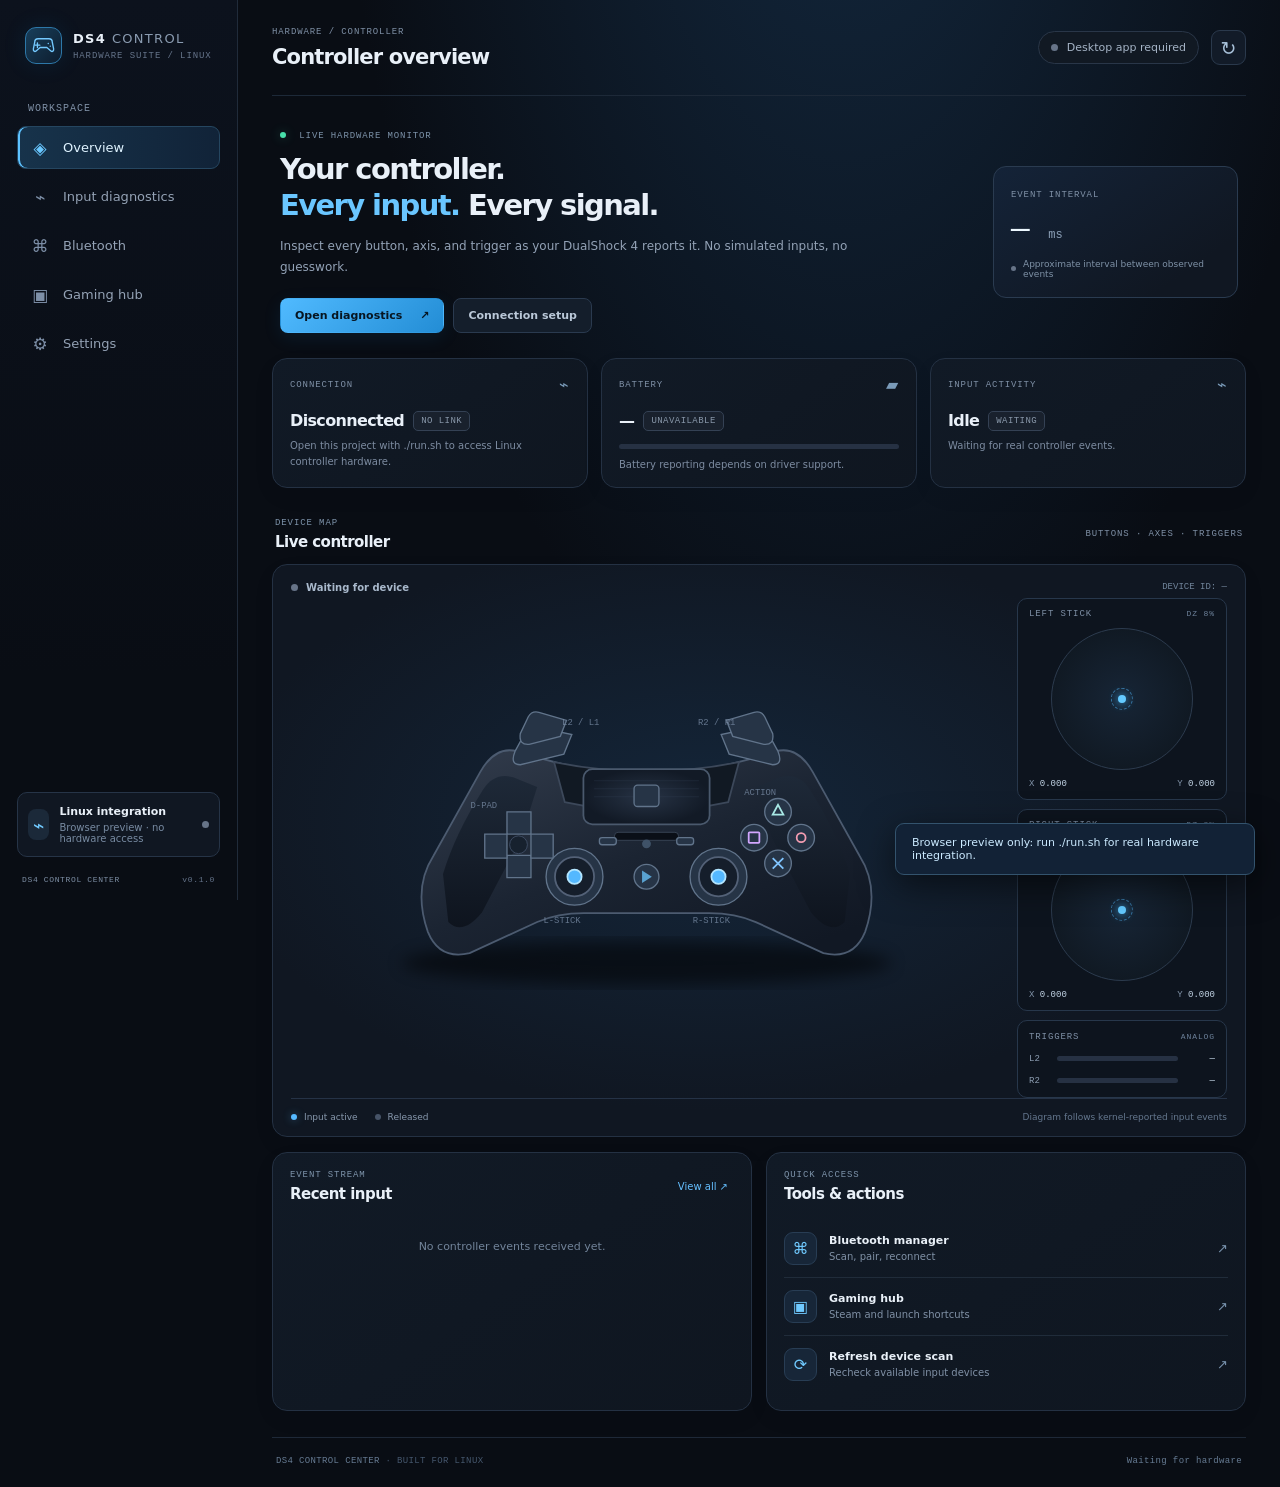
==== index.html @ b4c50e06 "Initial commit: DS4 Control Center" ====
<!doctype html>
<html lang="en"><head><meta charset="utf-8"><meta name="viewport" content="width=device-width,initial-scale=1"><meta name="color-scheme" content="dark"><title>DS4 Control Center</title><link rel="stylesheet" href="assets/style.css"></head>
<body><div class="app-shell">
<aside class="sidebar"><div class="brand"><div class="brand-mark"><svg viewBox="0 0 40 40" aria-hidden="true"><path d="M7 15c0-3 2-5 5-5h16c3 0 5 2 5 5l2 10c.5 3-2 5-4 3l-6-5H15l-6 5c-2 2-4.5 0-4-3z"/><path d="M11 16v7m-3.5-3.5h7M27 17h.1M30 21h.1"/></svg></div><div><b>DS4 <span>CONTROL</span></b><small>HARDWARE SUITE / LINUX</small></div></div>
<div class="nav-label">WORKSPACE</div><nav><button class="nav-item active" data-page="dashboard"><i>◈</i> Overview</button><button class="nav-item" data-page="diagnostics"><i>⌁</i> Input diagnostics</button><button class="nav-item" data-page="bluetooth"><i>⌘</i> Bluetooth</button><button class="nav-item" data-page="gaming"><i>▣</i> Gaming hub</button><button class="nav-item" data-page="settings"><i>⚙</i> Settings</button></nav>
<div class="sidebar-bottom"><div class="system-card"><div class="sys-icon">⌁</div><div><b>Linux integration</b><small id="integration-status">Checking services…</small></div><span class="status-dot" id="integration-dot"></span></div><div class="version">DS4 CONTROL CENTER <span>v0.1.0</span></div></div></aside>
<main class="main"><header class="topbar"><div><div class="eyebrow">HARDWARE / CONTROLLER</div><h1 id="page-title">Controller overview</h1></div><div class="top-actions"><div class="connection-pill"><span class="status-dot" id="header-dot"></span><span id="header-status">Searching for controller</span></div><button class="icon-button" id="refresh-btn" title="Refresh status">↻</button></div></header>
<section class="page active" id="page-dashboard"><div class="hero-row"><div class="hero-copy"><div class="overline"><span class="live-indicator"></span> LIVE HARDWARE MONITOR</div><h2>Your controller.<br><em>Every input.</em> Every signal.</h2><p>Inspect every button, axis, and trigger as your DualShock 4 reports it. No simulated inputs, no guesswork.</p><div class="hero-actions"><button class="primary-btn" data-goto="diagnostics">Open diagnostics <span>↗</span></button><button class="secondary-btn" data-goto="bluetooth">Connection setup</button></div></div><div class="hero-stat"><span class="stat-label">EVENT INTERVAL</span><strong id="latency-value">— <small>ms</small></strong><div class="stat-foot"><span class="status-dot"></span>Approximate interval between observed events</div></div></div>
<div class="status-grid"><article class="panel status-card"><div class="card-head"><span>CONNECTION</span><span class="mini-icon">⌁</span></div><div class="metric-line"><strong id="connection-value">Disconnected</strong><span class="tag neutral" id="connection-type">NO LINK</span></div><p id="controller-name">Connect a controller over USB or Bluetooth.</p></article><article class="panel status-card"><div class="card-head"><span>BATTERY</span><span class="mini-icon">▰</span></div><div class="metric-line"><strong id="battery-value">—</strong><span class="tag neutral" id="charging-tag">UNAVAILABLE</span></div><div class="battery-track"><span id="battery-fill"></span></div><p id="battery-note">Battery reporting depends on driver support.</p></article><article class="panel status-card"><div class="card-head"><span>INPUT ACTIVITY</span><span class="mini-icon">⌁</span></div><div class="metric-line"><strong id="activity-value">Idle</strong><span class="tag neutral" id="activity-tag">WAITING</span></div><p id="activity-note">Waiting for real controller events.</p></article></div>
<div class="section-heading"><div><span class="overline">DEVICE MAP</span><h3>Live controller</h3></div><span class="section-note">BUTTONS · AXES · TRIGGERS</span></div>
<div class="panel controller-panel"><div class="controller-topline"><div><span class="status-dot" id="controller-dot"></span><b id="controller-caption">Waiting for device</b></div><span class="mono" id="device-id">DEVICE ID: —</span></div><div class="controller-stage"><div class="controller-svg-wrap"><svg id="controller-svg" viewBox="0 0 800 370" role="img" aria-label="DualShock 4 controller diagram, buttons illuminate from real hardware input"><defs><linearGradient id="bodyGrad" x1="0" y1="0" x2=".8" y2="1"><stop stop-color="#333d4d"/><stop offset=".55" stop-color="#1b2432"/><stop offset="1" stop-color="#111824"/></linearGradient><linearGradient id="gripGrad" x1="0" y1="0" x2="0" y2="1"><stop stop-color="#1e2938"/><stop offset="1" stop-color="#0e141e"/></linearGradient><radialGradient id="touchGrad"><stop stop-color="#273345"/><stop offset="1" stop-color="#121a26"/></radialGradient><filter id="shadow"><feGaussianBlur stdDeviation="9"/></filter></defs>
<ellipse cx="400" cy="315" rx="275" ry="25" fill="#000" opacity=".5" filter="url(#shadow)"/><path d="M255 77 Q230 70 213 100 L160 195 Q137 231 154 280 Q167 312 201 304 L277 269 Q302 258 335 259 L465 259 Q498 258 523 269 L599 304 Q633 312 646 280 Q663 231 640 195 L587 100 Q570 70 545 77 Q490 95 451 98 L349 98 Q310 95 255 77Z" fill="url(#bodyGrad)" stroke="#4c5b70" stroke-width="2"/><path d="M171 215 Q184 171 216 120 Q229 100 250 106 L277 117 L259 174 L215 258 Q193 285 177 269Z" fill="url(#gripGrad)"/><path d="M629 215 Q616 171 584 120 Q571 100 550 106 L523 117 L541 174 L585 258 Q607 285 623 269Z" fill="url(#gripGrad)"/><path d="M296 89 Q400 110 504 89 L492 134 Q400 154 308 134Z" fill="#111923" stroke="#3c485a" stroke-width="2"/><rect x="329" y="97" width="142" height="62" rx="10" fill="url(#touchGrad)" stroke="#4a596d" stroke-width="2"/><path d="M341 110h118M341 119h118M341 128h118" stroke="#344256" stroke-width="1" opacity=".35"/><rect x="364" y="168" width="72" height="9" rx="4" fill="#0a0f17" stroke="#3b4859"/><circle cx="400" cy="181" r="5" fill="#3f5268"/><g id="dpad"><path class="button-shape" data-btn="dpad-up" d="M243 145h27v25h-27z"/><path class="button-shape" data-btn="dpad-down" d="M243 194h27v25h-27z"/><path class="button-shape" data-btn="dpad-left" d="M218 170h25v27h-25z"/><path class="button-shape" data-btn="dpad-right" d="M270 170h25v27h-25z"/><circle cx="256" cy="182" r="10" fill="#17212e" stroke="#425168"/></g><g id="face-buttons"><circle class="button-shape face" data-btn="triangle" cx="548" cy="145" r="15"/><circle class="button-shape face" data-btn="circle" cx="574" cy="174" r="15"/><circle class="button-shape face" data-btn="cross" cx="548" cy="203" r="15"/><circle class="button-shape face" data-btn="square" cx="521" cy="174" r="15"/><path d="M548 137l-6 11h12z" fill="none" stroke="#a8e8e5" stroke-width="2"/><circle cx="574" cy="174" r="5" fill="none" stroke="#f49db2" stroke-width="2"/><path d="M542 197l12 12m0-12l-12 12" stroke="#81c5ff" stroke-width="2"/><rect x="515" y="168" width="12" height="12" rx="1" fill="none" stroke="#d2a6ff" stroke-width="2"/></g><g><circle class="button-shape stick" data-btn="l3" cx="319" cy="218" r="32"/><circle cx="319" cy="218" r="22" fill="#151e2b" stroke="#536177" stroke-width="2"/><circle id="left-stick-dot" cx="319" cy="218" r="8" fill="#54b8ff" stroke="#b2e5ff" stroke-width="2"/><circle class="button-shape stick" data-btn="r3" cx="481" cy="218" r="32"/><circle cx="481" cy="218" r="22" fill="#151e2b" stroke="#536177" stroke-width="2"/><circle id="right-stick-dot" cx="481" cy="218" r="8" fill="#54b8ff" stroke="#b2e5ff" stroke-width="2"/></g><g><path class="button-shape shoulder" data-btn="l1" d="M252 77l12-22q5-7 14-5l38 8-9 22-49 12q-12 0-6-15z"/><path class="button-shape shoulder" data-btn="r1" d="M548 77l-12-22q-5-7-14-5l-38 8 9 22 49 12q12 0 6-15z"/><path class="button-shape trigger" data-btn="l2" d="M258 57l9-19q4-7 12-5l31 9-7 18-35 9q-12 1-10-12z"/><path class="button-shape trigger" data-btn="r2" d="M542 57l-9-19q-4-7-12-5l-31 9 7 18 35 9q12 1 10-12z"/></g><g><rect class="button-shape small-button" data-btn="share" x="347" y="174" width="19" height="8" rx="3"/><rect class="button-shape small-button" data-btn="options" x="434" y="174" width="19" height="8" rx="3"/><circle class="button-shape ps-button" data-btn="ps" cx="400" cy="218" r="14"/><path d="M395 211v14l11-7z" fill="#6bc7ff" opacity=".75"/><rect class="button-shape touch-click" data-btn="touchpad" x="386" y="115" width="28" height="24" rx="4" fill="transparent" stroke="transparent"/></g><g fill="#788ba4" font-family="monospace" font-size="10" opacity=".8"><text x="202" y="141">D-PAD</text><text x="510" y="126">ACTION</text><text x="284" y="270">L-STICK</text><text x="452" y="270">R-STICK</text><text x="305" y="47">L2 / L1</text><text x="458" y="47">R2 / R1</text></g></svg></div><div class="controller-side"><div class="side-card"><div class="side-label">LEFT STICK <span id="left-deadzone-label">DZ 8%</span></div><div class="stick-monitor"><div class="crosshair"></div><div class="deadzone-circle" id="left-deadzone"></div><div class="stick-point" id="left-point"></div></div><div class="axis-values"><span>X <b id="lx-value">0.000</b></span><span>Y <b id="ly-value">0.000</b></span></div></div><div class="side-card"><div class="side-label">RIGHT STICK <span id="right-deadzone-label">DZ 8%</span></div><div class="stick-monitor"><div class="crosshair"></div><div class="deadzone-circle" id="right-deadzone"></div><div class="stick-point" id="right-point"></div></div><div class="axis-values"><span>X <b id="rx-value">0.000</b></span><span>Y <b id="ry-value">0.000</b></span></div></div><div class="trigger-box"><div class="side-label">TRIGGERS <span>ANALOG</span></div><div class="trigger-row"><span>L2</span><div class="trigger-track"><i id="l2-fill"></i></div><b id="l2-value">—</b></div><div class="trigger-row"><span>R2</span><div class="trigger-track"><i id="r2-fill"></i></div><b id="r2-value">—</b></div></div></div></div><div class="controller-legend"><span><i class="legend-dot"></i> Input active</span><span><i class="legend-dot muted"></i> Released</span><span class="legend-note">Diagram follows kernel-reported input events</span></div></div>
<div class="bottom-grid"><article class="panel"><div class="panel-heading"><div><span class="overline">EVENT STREAM</span><h3>Recent input</h3></div><button class="text-btn" data-goto="diagnostics">View all ↗</button></div><div class="event-list" id="recent-events"><div class="empty-state">No controller events received yet.</div></div></article><article class="panel quick-actions"><div class="panel-heading"><div><span class="overline">QUICK ACCESS</span><h3>Tools & actions</h3></div></div><button class="action-row" data-goto="bluetooth"><span class="action-icon">⌘</span><span><b>Bluetooth manager</b><small>Scan, pair, reconnect</small></span><span class="arrow">↗</span></button><button class="action-row" data-goto="gaming"><span class="action-icon">▣</span><span><b>Gaming hub</b><small>Steam and launch shortcuts</small></span><span class="arrow">↗</span></button><button class="action-row" id="reconnect-btn"><span class="action-icon">⟳</span><span><b>Refresh device scan</b><small>Recheck available input devices</small></span><span class="arrow">↗</span></button></article></div></section>
<section class="page" id="page-diagnostics"><div class="page-intro"><span class="overline">SIGNAL ANALYSIS</span><h2>Input diagnostics</h2><p>Read live values from the Linux input subsystem. Drift figures are based on samples collected while the sticks are untouched.</p></div><div class="diagnostic-grid"><article class="panel diagnostic-panel"><div class="panel-heading"><div><span class="overline">ANALOG INPUT</span><h3>Stick telemetry</h3></div><span class="tag" id="diag-connection">DISCONNECTED</span></div><div class="telemetry-grid"><div class="telemetry-item"><span>LEFT X</span><strong id="diag-lx">0.000</strong><div class="value-bar"><i id="bar-lx"></i></div></div><div class="telemetry-item"><span>LEFT Y</span><strong id="diag-ly">0.000</strong><div class="value-bar"><i id="bar-ly"></i></div></div><div class="telemetry-item"><span>RIGHT X</span><strong id="diag-rx">0.000</strong><div class="value-bar"><i id="bar-rx"></i></div></div><div class="telemetry-item"><span>RIGHT Y</span><strong id="diag-ry">0.000</strong><div class="value-bar"><i id="bar-ry"></i></div></div></div><div class="drift-row"><div><b>Stick drift check</b><small>Keep both sticks centered to measure resting offset.</small></div><div class="drift-values"><span>L <b id="drift-left">—</b></span><span>R <b id="drift-right">—</b></span></div></div><button class="secondary-btn full-btn" id="reset-diag">Reset diagnostic measurements</button></article><article class="panel diagnostic-panel"><div class="panel-heading"><div><span class="overline">TRIGGER PRESSURE</span><h3>Analog triggers</h3></div></div><div class="trigger-diagnostic"><div class="trigger-big"><div class="trigger-ring"><strong id="diag-l2">—</strong><span>L2</span></div><div class="wide-track"><i id="diag-l2-bar"></i></div></div><div class="trigger-big"><div class="trigger-ring"><strong id="diag-r2">—</strong><span>R2</span></div><div class="wide-track"><i id="diag-r2-bar"></i></div></div></div><p class="muted-copy">Some drivers report triggers as digital buttons only. In that case, pressure values remain unavailable rather than being inferred.</p></article></div><article class="panel log-panel"><div class="panel-heading"><div><span class="overline">EVENT HISTORY</span><h3>Input event log</h3></div><div class="log-actions"><span class="tag" id="event-count">0 EVENTS</span><button class="text-btn" id="clear-log">Clear log</button></div></div><div class="log-list" id="full-events"><div class="empty-state">Waiting for input events.</div></div></article></section>
<section class="page" id="page-bluetooth"><div class="page-intro"><span class="overline">WIRELESS CONNECTION</span><h2>Bluetooth manager</h2><p>Use BlueZ and the system Bluetooth stack. Pairing may require confirmation or a passkey prompt from the operating system.</p></div><div class="bluetooth-grid"><article class="panel bt-main"><div class="panel-heading"><div><span class="overline">BLUETOOTH ADAPTER</span><h3>System status</h3></div><span class="tag neutral" id="bt-tag">CHECKING</span></div><div class="bt-status"><div class="bt-orb">⌁</div><div><strong id="bt-state">Checking Bluetooth…</strong><p id="bt-message">Querying bluetoothctl / BlueZ.</p></div></div><div class="button-row"><button class="primary-btn" id="bt-power-on">Enable Bluetooth</button><button class="secondary-btn" id="bt-power-off">Disable Bluetooth</button><button class="secondary-btn" id="bt-scan">Scan devices · 8 sec</button></div><div class="notice">Pairing changes system Bluetooth state and may prompt for authentication. The app never needs root. If the adapter is blocked or unavailable, resolve that in the operating system first.</div></article><article class="panel bt-device-panel"><div class="panel-heading"><div><span class="overline">KNOWN DEVICES</span><h3>Paired controllers</h3></div><button class="text-btn" id="bt-refresh">Refresh</button></div><div id="paired-devices" class="device-list"><div class="empty-state">Loading paired devices…</div></div></article></div><article class="panel bt-discovery"><div class="panel-heading"><div><span class="overline">NEARBY HARDWARE</span><h3>Discovered devices</h3></div><span class="section-note" id="scan-status">NOT SCANNING</span></div><div id="discovered-devices" class="device-list"><div class="empty-state">Start a scan to discover nearby Bluetooth devices.</div></div></article></section>
<section class="page" id="page-gaming"><div class="page-intro"><span class="overline">PLAY SESSION</span><h2>Gaming hub</h2><p>Launch Steam games and access controller settings. Actual in-game mapping remains managed by Steam Input or each game's native support.</p></div><div class="gaming-grid"><article class="panel steam-card"><div class="steam-logo">S</div><div class="steam-info"><span class="overline">STEAM CLIENT</span><h3 id="steam-title">Checking Steam…</h3><p id="steam-description">Checking installation status.</p><div class="button-row"><button class="primary-btn" id="launch-steam">Launch Steam ↗</button><button class="secondary-btn" id="steam-controller-settings">Controller settings</button></div></div></article><article class="panel"><div class="panel-heading"><div><span class="overline">DEVICE STATUS</span><h3>Input availability</h3></div></div><div class="game-status-row"><span class="status-dot" id="game-device-dot"></span><div><b id="game-device-state">Controller disconnected</b><small id="game-device-note">Connect a controller to begin.</small></div></div><div class="game-status-row"><span class="status-dot" id="game-input-dot"></span><div><b id="game-input-state">No recent input</b><small>Based on real Linux input events.</small></div></div></article></div><article class="panel launch-panel"><div class="panel-heading"><div><span class="overline">GAME SHORTCUTS</span><h3>Launch by Steam App ID</h3></div></div><p class="muted-copy">Enter a numeric Steam App ID. The shortcut is saved locally in this session; launching uses Steam's supported URI handler.</p><div class="launch-form"><label for="app-id">STEAM APP ID</label><input id="app-id" inputmode="numeric" placeholder="e.g. 1086940"><button class="primary-btn" id="launch-game">Launch game ↗</button></div><div class="notice">This application does not inject input, modify game files, bypass anti-cheat, or claim to change in-game controls. Use Steam Input for remapping.</div><div id="game-message" class="inline-message" aria-live="polite"></div></article></section>
<section class="page" id="page-settings"><div class="page-intro"><span class="overline">PREFERENCES</span><h2>Settings</h2><p>Settings are stored locally in <code>~/.config/ds4-control-center/settings.json</code>.</p></div><article class="panel settings-panel"><div class="settings-row"><div><b>Theme</b><small>Interface color palette.</small></div><select id="setting-theme"><option value="midnight">Midnight blue</option><option value="graphite">Graphite</option></select></div><div class="settings-row"><div><b>Interface animations</b><small>Disable transitions and decorative motion.</small></div><label class="switch"><input type="checkbox" id="setting-animations"><span></span></label></div><div class="settings-row"><div><b>UI refresh interval</b><small>How often the interface reads the current snapshot. This does not change kernel input polling.</small></div><select id="setting-refresh"><option value="30">30 ms</option><option value="50">50 ms</option><option value="100">100 ms</option><option value="150">150 ms</option><option value="250">250 ms</option></select></div><div class="settings-row"><div><b>Dead-zone visualization</b><small>Display a guide circle around stick center.</small></div><div class="range-setting"><input type="range" id="setting-deadzone" min="0" max="30" step="1"><b id="deadzone-setting-value">8%</b></div></div><div class="settings-row"><div><b>Launch at login</b><small>Create or remove a desktop autostart entry for your current user. This change is applied only when you save settings.</small></div><label class="switch"><input type="checkbox" id="setting-autostart"><span></span></label></div><div class="settings-row"><div><b>Diagnostic event logging</b><small>Store recent input events in memory while the app runs.</small></div><label class="switch"><input type="checkbox" id="setting-logging"><span></span></label></div><div class="settings-actions"><button class="secondary-btn" id="reset-settings">Reset to defaults</button><button class="primary-btn" id="save-settings">Save settings</button><span id="settings-message" class="inline-message"></span></div></article><article class="panel permissions-panel"><span class="overline">PERMISSIONS & SAFETY</span><h3>No root required</h3><p>Input-device access depends on your Linux user/session permissions. If the app cannot read a controller, use the included diagnostic script and your distribution's documented input-group or udev guidance. Do not run the whole application with <code>sudo</code>.</p></article></section>
<footer class="footer"><span>DS4 CONTROL CENTER <span class="muted">· BUILT FOR LINUX</span></span><span id="footer-status">Waiting for hardware</span></footer></main></div><div class="toast" id="toast" role="status" aria-live="polite"></div><script src="assets/app.js"></script></body></html>
---- assets/style.css ----
:root{--bg:#090d14;--sidebar:#0b1019;--panel:#101722;--panel2:#121c29;--border:#243143;--muted:#8492a7;--text:#e9f0f8;--blue:#55b9ff;--blue2:#178fe4;--green:#48dfaa;--red:#ff647d;--purple:#bd9cff;--radius:15px;font-family:Manrope,Inter,system-ui,sans-serif;color:var(--text);background:var(--bg);font-synthesis:none}*{box-sizing:border-box}body{margin:0;background:radial-gradient(ellipse at 66% -25%,#142b43 0,transparent 43%),var(--bg);font-size:13px;min-height:100vh}button,input,select{font:inherit}button{cursor:pointer;color:inherit}.app-shell{min-height:100vh}.sidebar{position:fixed;inset:0 auto 0 0;width:238px;background:linear-gradient(180deg,#0c121d,#090d14 75%);border-right:1px solid #202b3a;padding:27px 17px 16px;display:flex;flex-direction:column;z-index:5}.brand{display:flex;gap:11px;align-items:center;padding:0 8px 39px}.brand-mark{width:37px;height:37px;border:1px solid #2d78a9;background:linear-gradient(135deg,#183f5b,#0e1d2e);border-radius:11px;display:grid;place-items:center;box-shadow:0 0 24px #1b91d91c}.brand-mark svg{width:27px;fill:none;stroke:#75caff;stroke-width:2;stroke-linecap:round;stroke-linejoin:round}.brand b{font-size:13px;letter-spacing:.1em;display:block}.brand b span{font-weight:500;color:#8a9bb0}.brand small{font:9px 'DM Mono',monospace;color:#66758b;letter-spacing:.1em;display:block;margin-top:5px}.nav-label,.overline,.eyebrow,.card-head,.side-label,.section-note,.stat-label,.version,.settings-row small,.settings-row label,.launch-form label{font:10px 'DM Mono',monospace;letter-spacing:.1em;color:#7f90a6}.nav-label{padding:0 11px;margin-bottom:12px}.sidebar nav{display:grid;gap:6px}.nav-item{height:43px;display:flex;align-items:center;gap:13px;border:1px solid transparent;background:transparent;text-align:left;color:#94a2b5;padding:0 12px;border-radius:9px;transition:.18s}.nav-item i{font-size:17px;font-style:normal;width:20px;text-align:center;color:#7e90a8}.nav-item:hover{background:#111c2a;color:#dce9f7}.nav-item.active{color:#dff3ff;background:linear-gradient(90deg,#17334b,#112338);border-color:#254660;box-shadow:inset 2px 0 #5dc2ff}.nav-item.active i{color:#69c7ff}.sidebar-bottom{margin-top:auto}.system-card{display:flex;align-items:center;gap:10px;border:1px solid #263447;border-radius:10px;padding:12px 10px;background:#101722}.sys-icon{width:31px;height:31px;display:grid;place-items:center;border-radius:8px;background:#1b2939;color:#71caff;font-size:19px}.system-card b,.system-card small{display:block}.system-card b{font-size:11px}.system-card small{font-size:10px;color:#788ba2;margin-top:4px}.status-dot{display:inline-block;width:7px;height:7px;border-radius:50%;background:#677488;flex:none}.status-dot.online,.live-indicator{background:var(--green);box-shadow:0 0 11px #48dfaa55}.system-card .status-dot{margin-left:auto}.version{font-size:8px;margin:18px 5px 0;letter-spacing:.08em}.version span{float:right;color:#64738a}.main{margin-left:238px;max-width:1800px;padding:0 34px}.topbar{height:96px;display:flex;align-items:center;justify-content:space-between;border-bottom:1px solid #1d2938;margin-bottom:26px}.eyebrow{font-size:9px;margin-bottom:8px}.topbar h1{font-size:21px;letter-spacing:-.04em;margin:0;font-weight:700}.top-actions{display:flex;align-items:center;gap:12px}.connection-pill{border:1px solid #293648;background:#111923;border-radius:100px;padding:9px 12px;display:flex;align-items:center;gap:9px;color:#a5b4c6;font-size:11px}.icon-button{border:1px solid #2a394c;background:#121b28;border-radius:9px;width:35px;height:35px;font-size:19px;color:#a8c1d9}.page{display:none;animation:fadein .25s ease}.page.active{display:block}@keyframes fadein{from{opacity:.5;transform:translateY(3px)}to{opacity:1;transform:none}}.hero-row{display:grid;grid-template-columns:minmax(0,1fr) 245px;gap:25px;align-items:center;min-height:210px;padding:9px 8px 25px}.overline{font-size:9px;display:block;margin-bottom:10px;color:#7e94ab}.live-indicator{width:6px;height:6px;display:inline-block;border-radius:50%;margin-right:7px}.hero-copy h2{font-size:29px;line-height:1.25;letter-spacing:-.055em;margin:0 0 12px;font-weight:800}.hero-copy h2 em{font-style:normal;color:#6ac6ff}.hero-copy p,.page-intro p{color:#93a2b6;line-height:1.8;font-size:12px;max-width:590px;margin:0 0 19px}.hero-actions,.button-row{display:flex;align-items:center;gap:9px;flex-wrap:wrap}.primary-btn,.secondary-btn{border-radius:8px;padding:10px 14px;font-size:11px;font-weight:700;border:1px solid transparent;transition:transform .15s,background .15s}.primary-btn{background:linear-gradient(135deg,#50baff,#238dd5);color:#071521;box-shadow:0 5px 18px #218fd51b}.primary-btn:hover{background:#80d0ff;transform:translateY(-1px)}.primary-btn span{margin-left:14px}.secondary-btn{background:#141e2b;border-color:#2a3a4f;color:#bac8d8}.secondary-btn:hover{background:#1b2a3b}.hero-stat{border:1px solid #2a3b50;border-radius:13px;padding:18px 17px;background:linear-gradient(145deg,#142338,#101722 80%);min-height:119px}.stat-label{font-size:9px}.hero-stat strong{display:block;font:31px 'DM Mono',monospace;margin:12px 0;color:#edf8ff}.hero-stat strong small{font-size:12px;color:#8ca1b8}.stat-foot{font-size:9px;color:#7e91a6;display:flex;align-items:center;gap:7px}.stat-foot .status-dot{width:5px;height:5px}.status-grid{display:grid;grid-template-columns:repeat(3,minmax(0,1fr));gap:13px;margin-bottom:30px}.panel{background:linear-gradient(145deg,#111a26,#0f1620);border:1px solid var(--border);border-radius:var(--radius);min-width:0;box-shadow:0 8px 25px #0000000b}.status-card{padding:16px 17px 14px;min-height:128px}.card-head{display:flex;justify-content:space-between;align-items:center;font-size:9px}.mini-icon{font-size:16px;color:#7a9bb9}.metric-line{display:flex;align-items:center;gap:9px;margin:16px 0 7px}.metric-line strong{font-size:16px;letter-spacing:-.04em}.tag{display:inline-flex;align-items:center;padding:4px 7px;border:1px solid #255743;background:#10271f;color:#69d9ab;border-radius:5px;font:9px 'DM Mono',monospace;letter-spacing:.05em;white-space:nowrap}.tag.neutral{border-color:#344154;background:#19212d;color:#8998aa}.tag.warning{border-color:#63472a;background:#2c2115;color:#f2bb72}.status-card p{font-size:10px;color:#7d8ca1;margin:0;line-height:1.6}.battery-track,.trigger-track,.wide-track,.value-bar{height:5px;border-radius:10px;background:#263143;overflow:hidden}.battery-track{margin:13px 0 8px}.battery-track span,.trigger-track i,.wide-track i,.value-bar i{display:block;height:100%;width:0;background:linear-gradient(90deg,#2789dc,#65caff);border-radius:10px;transition:width .1s}.section-heading,.panel-heading{display:flex;align-items:center;justify-content:space-between;gap:15px}.section-heading{margin:0 3px 13px}.section-heading h3,.panel-heading h3{margin:0;font-size:15px;letter-spacing:-.035em}.section-heading .overline,.panel-heading .overline{margin-bottom:5px}.section-note{font-size:9px}.controller-panel{padding:17px 18px 14px;margin-bottom:15px;background:radial-gradient(ellipse at 45% 45%,#14263a 0,#101722 65%)}.controller-topline{display:flex;align-items:center;justify-content:space-between;font-size:10px;color:#a9b9cc}.controller-topline>div{display:flex;align-items:center;gap:8px}.mono{font:9px 'DM Mono',monospace;color:#71859b}.controller-stage{display:grid;grid-template-columns:minmax(0,1fr) 210px;align-items:center;gap:15px;padding:5px 0 0}.controller-svg-wrap{width:100%;max-width:760px;margin:auto}.controller-svg-wrap svg{width:100%;height:auto;display:block;overflow:visible}.button-shape{fill:#263446;stroke:#61748b;stroke-width:1.5;transition:fill .07s,stroke .07s,filter .07s}.button-shape.active{fill:#4abaff!important;stroke:#b8e9ff!important;filter:drop-shadow(0 0 6px #49b9ffb0)}.button-shape.face[data-btn=cross].active{fill:#5ac6ff}.button-shape.face[data-btn=circle].active{fill:#ff7798}.button-shape.face[data-btn=square].active{fill:#c5a0ff}.button-shape.face[data-btn=triangle].active{fill:#5ee0b6}.stick.active{fill:#315d7d}.side-card{border:1px solid #27374b;background:#0d141e;border-radius:10px;padding:10px 11px;margin-bottom:9px}.side-label{display:flex;justify-content:space-between;align-items:center;font-size:9px;margin-bottom:9px}.side-label span{color:#6d829b;font-size:8px}.stick-monitor{width:100%;max-width:142px;aspect-ratio:1;margin:0 auto 9px;position:relative;border:1px solid #2c3b4e;border-radius:50%;background:radial-gradient(circle,#172536 0,#101923 72%);overflow:hidden}.crosshair{position:absolute;inset:0;background:linear-gradient(transparent calc(50% - .5px),#3b4c60 50%,transparent calc(50% + .5px)),linear-gradient(90deg,transparent calc(50% - .5px),#3b4c60 50%,transparent calc(50% + .5px));opacity:.7}.deadzone-circle{position:absolute;left:50%;top:50%;width:16%;height:16%;border:1px dashed #55b9ff80;border-radius:50%;transform:translate(-50%,-50%);pointer-events:none}.stick-point{position:absolute;left:50%;top:50%;width:8px;height:8px;border-radius:50%;background:#64caff;box-shadow:0 0 10px #3db6ff;transform:translate(-50%,-50%)}.axis-values{display:flex;justify-content:space-between;font:9px 'DM Mono',monospace;color:#8294a9}.axis-values b{font-weight:400;color:#c3d5e6}.trigger-box{border:1px solid #27374b;background:#0d141e;border-radius:10px;padding:11px}.trigger-row{display:grid;grid-template-columns:20px 1fr 29px;align-items:center;gap:8px;margin-top:12px;font:9px 'DM Mono',monospace;color:#8c9db1}.trigger-row b{text-align:right;color:#d0e1f1;font-weight:400}.controller-legend{display:flex;gap:17px;align-items:center;padding-top:13px;border-top:1px solid #253246;color:#8798ad;font-size:9px}.controller-legend span{display:flex;align-items:center;gap:7px}.legend-dot{width:6px;height:6px;border-radius:50%;background:#55b9ff;box-shadow:0 0 8px #55b9ff66}.legend-dot.muted{background:#465367;box-shadow:none}.controller-legend .legend-note{margin-left:auto;color:#64778e}.bottom-grid{display:grid;grid-template-columns:1fr 1fr;gap:14px;margin-bottom:26px}.bottom-grid .panel{padding:17px}.panel-heading{margin-bottom:17px}.text-btn{background:none;border:0;color:#65bfff;font-size:10px;padding:6px}.event-list,.log-list{display:grid}.event-row{display:flex;align-items:center;gap:10px;padding:10px 0;border-bottom:1px solid #1d2937;font-size:10px}.event-row:last-child{border-bottom:0}.event-row time{font:9px 'DM Mono',monospace;color:#6d8097}.event-marker{width:6px;height:6px;border-radius:50%;background:#52c0ff}.event-row span:last-child{color:#c4d4e5}.empty-state{padding:20px 8px;text-align:center;color:#72849a;font-size:11px}.action-row{width:100%;display:flex;align-items:center;text-align:left;gap:12px;padding:12px 0;background:transparent;border:0;border-bottom:1px solid #202c3a}.action-row:last-child{border:0}.action-icon{width:33px;height:33px;display:grid;place-items:center;background:#172638;border:1px solid #283d54;border-radius:9px;color:#70caff;font-size:16px}.action-row>span:nth-child(2){flex:1}.action-row b,.action-row small{display:block}.action-row b{font-size:11px}.action-row small{font-size:10px;color:#8091a6;margin-top:4px}.arrow{color:#7892ad}.page-intro{padding:10px 5px 22px}.page-intro h2{font-size:27px;letter-spacing:-.05em;margin:0 0 10px}.page-intro p{max-width:700px;margin:0}.diagnostic-grid{display:grid;grid-template-columns:1.1fr .9fr;gap:14px;margin-bottom:15px}.diagnostic-panel,.log-panel{padding:19px}.telemetry-grid{display:grid;grid-template-columns:1fr 1fr;gap:15px 19px;margin:25px 0}.telemetry-item span{font:9px 'DM Mono',monospace;color:#7f91a7;display:block;margin-bottom:9px}.telemetry-item strong{font:19px 'DM Mono',monospace;display:block;margin-bottom:11px}.value-bar{height:4px}.drift-row{border-top:1px solid #263345;border-bottom:1px solid #263345;padding:14px 0;display:flex;align-items:center;justify-content:space-between;gap:12px;margin-bottom:15px}.drift-row b{font-size:11px}.drift-row small{display:block;color:#788ca3;font-size:10px;margin-top:5px}.drift-values{display:flex;gap:10px;font:10px 'DM Mono',monospace;color:#7f91a7;white-space:nowrap}.drift-values b{color:#d1e5f6;font-weight:400}.full-btn{width:100%}.trigger-diagnostic{display:grid;grid-template-columns:1fr 1fr;gap:20px;margin:25px 0}.trigger-ring{width:100px;height:100px;border-radius:50%;border:5px solid #24364a;margin:0 auto 17px;display:flex;flex-direction:column;align-items:center;justify-content:center;position:relative;background:radial-gradient(circle,#1c2c3e,#111a26)}.trigger-ring strong{font:20px 'DM Mono',monospace}.trigger-ring span{font:9px 'DM Mono',monospace;color:#8397ae;margin-top:3px}.wide-track{height:7px}.muted-copy{color:#8293a8;line-height:1.7;font-size:11px}.log-panel{margin-bottom:25px}.log-actions{display:flex;align-items:center;gap:12px}.log-list{max-height:290px;overflow:auto}.bluetooth-grid{display:grid;grid-template-columns:1fr 1fr;gap:14px;margin-bottom:15px}.bt-main,.bt-device-panel,.bt-discovery,.launch-panel,.settings-panel,.permissions-panel{padding:19px}.bt-status{display:flex;align-items:center;gap:15px;padding:17px 0 23px}.bt-orb{width:55px;height:55px;border-radius:15px;background:linear-gradient(135deg,#183d59,#122438);border:1px solid #2d5576;display:grid;place-items:center;font-size:29px;color:#69c5ff}.bt-status strong{font-size:15px}.bt-status p{font-size:11px;color:#8495a9;margin:6px 0 0}.notice{padding:12px 13px;background:#151e2a;border:1px solid #29374a;border-radius:8px;color:#8294aa;font-size:10px;line-height:1.7;margin-top:17px}.device-list{display:grid}.device-row{display:flex;align-items:center;gap:11px;padding:13px 0;border-bottom:1px solid #202b39}.device-row:last-child{border-bottom:0}.device-icon{width:34px;height:34px;border-radius:9px;background:#182536;display:grid;place-items:center;color:#69c5ff;font-size:17px}.device-meta{min-width:0;flex:1}.device-meta b,.device-meta small{display:block;overflow-wrap:anywhere}.device-meta b{font-size:11px}.device-meta small{font:9px 'DM Mono',monospace;color:#74869b;margin-top:4px}.device-actions{display:flex;gap:5px;flex-wrap:wrap}.mini-btn{background:#172638;border:1px solid #30465e;border-radius:6px;color:#9ed9ff;font-size:9px;padding:6px 8px}.bt-discovery{margin-bottom:25px}.gaming-grid{display:grid;grid-template-columns:1.2fr .8fr;gap:14px;margin-bottom:15px}.steam-card{padding:23px;display:flex;align-items:center;gap:20px}.steam-logo{width:65px;height:65px;border-radius:17px;background:linear-gradient(145deg,#1c354d,#101b29);border:1px solid #35516e;display:grid;place-items:center;font-size:32px;font-weight:800;color:#85ceff}.steam-info{flex:1}.steam-info h3{font-size:19px;margin:0 0 7px}.steam-info p{font-size:11px;color:#8394a9;line-height:1.7;margin:0 0 17px}.game-status-row{display:flex;align-items:center;gap:11px;padding:13px 0;border-bottom:1px solid #202c3a}.game-status-row:last-child{border-bottom:0}.game-status-row b,.game-status-row small{display:block}.game-status-row b{font-size:11px}.game-status-row small{font-size:10px;color:#7d8fa5;margin-top:4px}.launch-panel{margin-bottom:15px}.launch-panel>p{max-width:760px}.launch-form{display:flex;align-items:center;gap:12px;margin-top:20px;flex-wrap:wrap}.launch-form label{font-size:9px}.launch-form input{width:220px;max-width:100%;padding:10px 12px;background:#0b121c;border:1px solid #2c3b4e;border-radius:7px;color:#e7f3ff;outline:none}.launch-form input:focus{border-color:#58bfff}.inline-message{font-size:10px;color:#79c8ff}.settings-panel{margin-bottom:15px}.settings-row{min-height:74px;border-bottom:1px solid #202b39;display:flex;align-items:center;justify-content:space-between;gap:25px;padding:14px 2px}.settings-row:last-of-type{border-bottom:0}.settings-row>div:first-child{flex:1}.settings-row b{font-size:12px}.settings-row small{display:block;font-family:Manrope,sans-serif;letter-spacing:0;font-size:10px;line-height:1.6;margin-top:5px;max-width:600px}.settings-row select{min-width:150px;background:#131d2a;border:1px solid #2a3b50;border-radius:7px;color:#c9d9e8;padding:8px;font-size:10px}.switch{position:relative;width:37px;height:21px;flex:none}.switch input{opacity:0;width:0;height:0}.switch span{position:absolute;inset:0;border-radius:99px;background:#2b3748;border:1px solid #3b4a5e;transition:.2s}.switch span:before{content:'';position:absolute;left:3px;top:3px;width:13px;height:13px;background:#a3b1c1;border-radius:50%;transition:.2s}.switch input:checked+span{background:#1c75a7;border-color:#48b6f4}.switch input:checked+span:before{transform:translateX(16px);background:white}.range-setting{display:flex;align-items:center;gap:12px;min-width:190px}.range-setting input{width:140px;accent-color:#55b9ff}.range-setting b{font:11px 'DM Mono',monospace;min-width:28px;text-align:right}.settings-actions{display:flex;align-items:center;gap:10px;padding-top:19px;flex-wrap:wrap}.permissions-panel{margin-bottom:25px}.permissions-panel h3{margin:0 0 9px;font-size:14px}.permissions-panel p{font-size:11px;color:#8a9bb0;line-height:1.8;margin:0}.permissions-panel code,.page-intro code{font:10px 'DM Mono',monospace;color:#a9dfff;background:#182637;padding:3px 5px;border-radius:4px}.footer{display:flex;justify-content:space-between;border-top:1px solid #1e2938;padding:18px 4px 22px;color:#667b93;font:9px 'DM Mono',monospace;letter-spacing:.04em}.muted{color:#45576d}.toast{position:fixed;right:25px;bottom:25px;max-width:360px;padding:12px 16px;border:1px solid #33536d;background:#122236;color:#cbeaff;border-radius:9px;box-shadow:0 10px 35px #0008;opacity:0;transform:translateY(8px);pointer-events:none;transition:.2s;z-index:10;font-size:11px}.toast.show{opacity:1;transform:none}.toast.error{border-color:#754150;background:#2b1720;color:#ffd8e0}body.no-animations *,body.no-animations *:before,body.no-animations *:after{animation:none!important;transition:none!important}body[data-theme=graphite]{--bg:#101113;--sidebar:#101113;--panel:#181a1e;--panel2:#202329;--border:#34373d;--blue:#b0c4d8}body[data-theme=graphite]{background:radial-gradient(ellipse at 66% -25%,#292d33 0,transparent 43%),var(--bg)}
@media(max-width:1250px){.main{padding:0 23px}.sidebar{width:210px}.main{margin-left:210px}.controller-stage{grid-template-columns:minmax(0,1fr) 190px}.hero-row{grid-template-columns:minmax(0,1fr) 200px}.hero-copy h2{font-size:26px}}@media(max-width:1000px){.sidebar{width:68px;padding:22px 9px 12px}.brand{padding:0 5px 33px}.brand>div:last-child,.nav-label,.nav-item:not(.active){font-size:0}.brand-mark{flex:none}.brand b,.brand small,.nav-item{font-size:0}.nav-item{justify-content:center;padding:0}.nav-item i{font-size:19px}.system-card{padding:8px;justify-content:center}.system-card>div:nth-child(2),.system-card .status-dot,.version{display:none}.main{margin-left:68px}.controller-stage{grid-template-columns:1fr}.controller-side{display:grid;grid-template-columns:1fr 1fr;gap:8px}.trigger-box{grid-column:1/-1}.stick-monitor{max-width:120px}.hero-row{grid-template-columns:1fr 190px}.bluetooth-grid,.gaming-grid,.diagnostic-grid{grid-template-columns:1fr}}@media(max-width:680px){.main{padding:0 13px}.topbar{height:78px;margin-bottom:15px}.topbar h1{font-size:17px}.connection-pill{font-size:0;padding:10px}.connection-pill .status-dot{margin:0}.hero-row{grid-template-columns:1fr;gap:15px;padding:8px 3px 20px}.hero-copy h2{font-size:25px}.hero-stat{min-height:auto}.status-grid{grid-template-columns:1fr}.status-card{min-height:unset}.controller-panel{padding:12px 9px}.controller-topline{align-items:flex-start;gap:8px}.controller-stage{padding-top:13px}.controller-side{grid-template-columns:1fr 1fr}.bottom-grid{grid-template-columns:1fr}.section-note{display:none}.controller-legend{flex-wrap:wrap;gap:10px}.controller-legend .legend-note{margin-left:0;width:100%}.page-intro h2{font-size:23px}.diagnostic-panel,.log-panel,.bt-main,.bt-device-panel,.bt-discovery,.launch-panel,.settings-panel,.permissions-panel{padding:14px}.settings-row{gap:12px}.settings-row select{min-width:120px}.range-setting{min-width:125px}.range-setting input{width:90px}.launch-form{align-items:flex-start}.launch-form label{width:100%}.launch-form input{flex:1}.footer{font-size:8px}.steam-card{align-items:flex-start;padding:15px;gap:12px}.steam-logo{width:48px;height:48px;font-size:25px}.steam-info h3{font-size:16px}.trigger-diagnostic{gap:10px}.trigger-ring{width:80px;height:80px}}
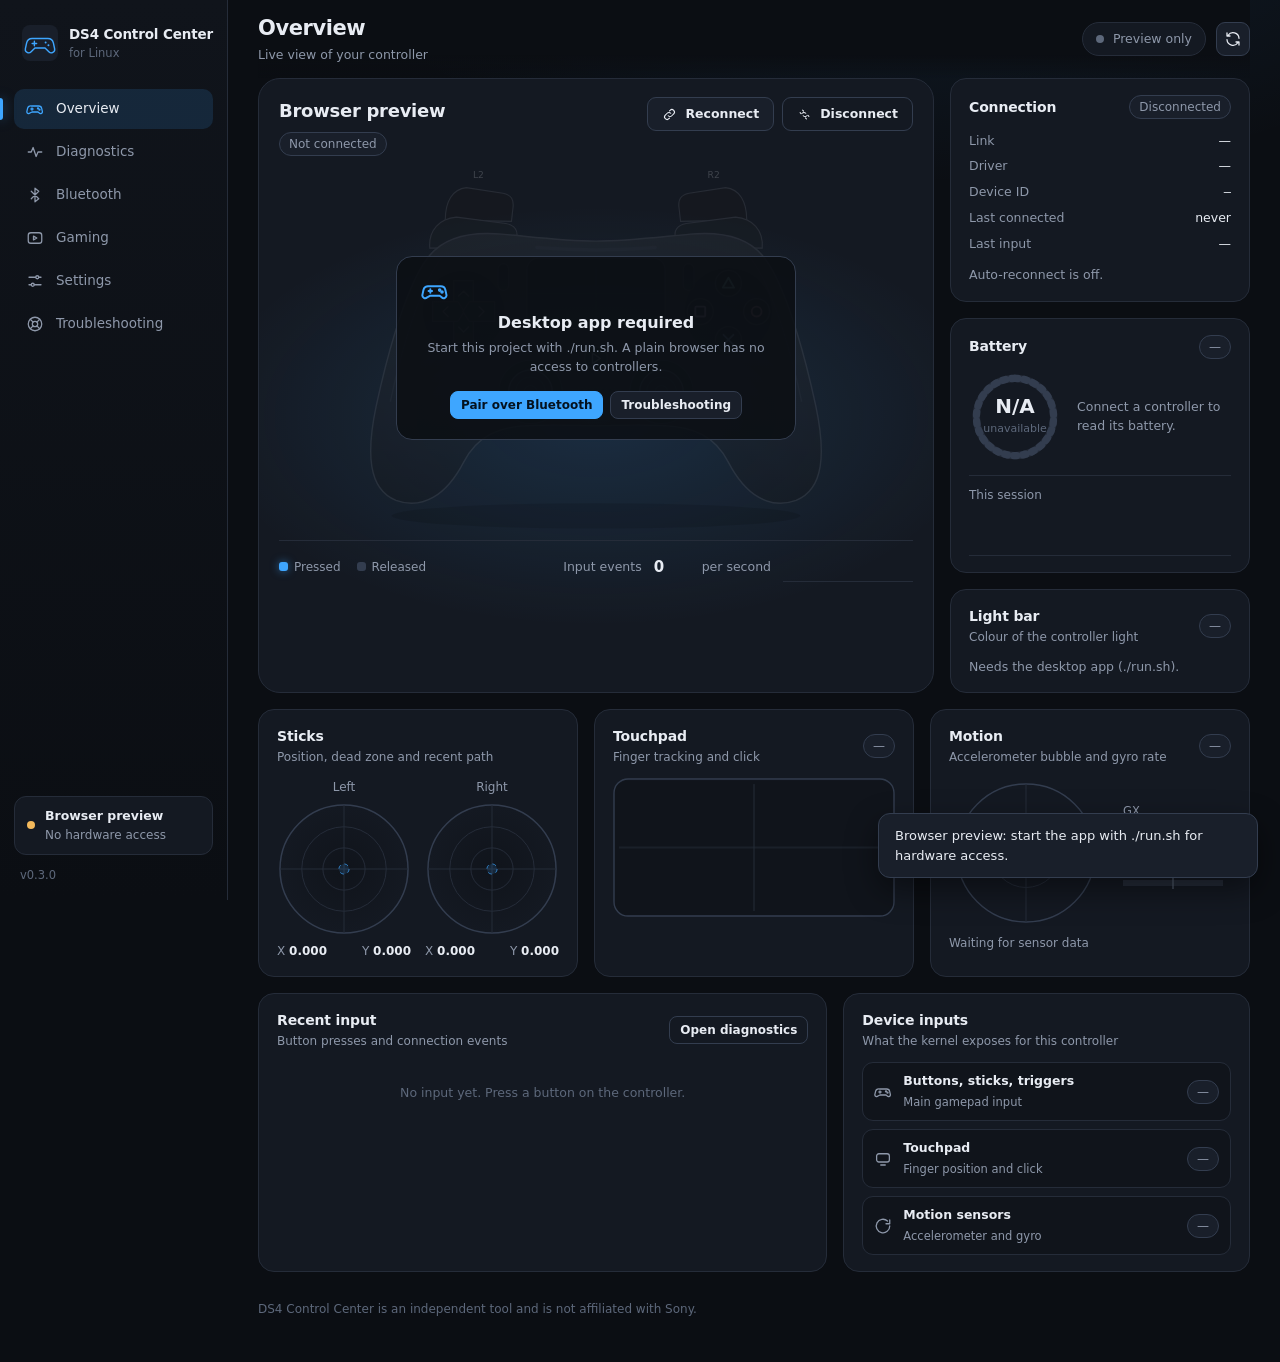
==== commit 599f1392: "chore: upgrade to v1.3.0 from Claude" ====
--- a/index.html
+++ b/index.html
@@ -1,18 +1,216 @@
 <!doctype html>
-<html lang="en"><head><meta charset="utf-8"><meta name="viewport" content="width=device-width,initial-scale=1"><meta name="color-scheme" content="dark"><title>DS4 Control Center</title><link rel="stylesheet" href="assets/style.css"></head>
-<body><div class="app-shell">
-<aside class="sidebar"><div class="brand"><div class="brand-mark"><svg viewBox="0 0 40 40" aria-hidden="true"><path d="M7 15c0-3 2-5 5-5h16c3 0 5 2 5 5l2 10c.5 3-2 5-4 3l-6-5H15l-6 5c-2 2-4.5 0-4-3z"/><path d="M11 16v7m-3.5-3.5h7M27 17h.1M30 21h.1"/></svg></div><div><b>DS4 <span>CONTROL</span></b><small>HARDWARE SUITE / LINUX</small></div></div>
-<div class="nav-label">WORKSPACE</div><nav><button class="nav-item active" data-page="dashboard"><i>◈</i> Overview</button><button class="nav-item" data-page="diagnostics"><i>⌁</i> Input diagnostics</button><button class="nav-item" data-page="bluetooth"><i>⌘</i> Bluetooth</button><button class="nav-item" data-page="gaming"><i>▣</i> Gaming hub</button><button class="nav-item" data-page="settings"><i>⚙</i> Settings</button></nav>
-<div class="sidebar-bottom"><div class="system-card"><div class="sys-icon">⌁</div><div><b>Linux integration</b><small id="integration-status">Checking services…</small></div><span class="status-dot" id="integration-dot"></span></div><div class="version">DS4 CONTROL CENTER <span>v0.1.0</span></div></div></aside>
-<main class="main"><header class="topbar"><div><div class="eyebrow">HARDWARE / CONTROLLER</div><h1 id="page-title">Controller overview</h1></div><div class="top-actions"><div class="connection-pill"><span class="status-dot" id="header-dot"></span><span id="header-status">Searching for controller</span></div><button class="icon-button" id="refresh-btn" title="Refresh status">↻</button></div></header>
-<section class="page active" id="page-dashboard"><div class="hero-row"><div class="hero-copy"><div class="overline"><span class="live-indicator"></span> LIVE HARDWARE MONITOR</div><h2>Your controller.<br><em>Every input.</em> Every signal.</h2><p>Inspect every button, axis, and trigger as your DualShock 4 reports it. No simulated inputs, no guesswork.</p><div class="hero-actions"><button class="primary-btn" data-goto="diagnostics">Open diagnostics <span>↗</span></button><button class="secondary-btn" data-goto="bluetooth">Connection setup</button></div></div><div class="hero-stat"><span class="stat-label">EVENT INTERVAL</span><strong id="latency-value">— <small>ms</small></strong><div class="stat-foot"><span class="status-dot"></span>Approximate interval between observed events</div></div></div>
-<div class="status-grid"><article class="panel status-card"><div class="card-head"><span>CONNECTION</span><span class="mini-icon">⌁</span></div><div class="metric-line"><strong id="connection-value">Disconnected</strong><span class="tag neutral" id="connection-type">NO LINK</span></div><p id="controller-name">Connect a controller over USB or Bluetooth.</p></article><article class="panel status-card"><div class="card-head"><span>BATTERY</span><span class="mini-icon">▰</span></div><div class="metric-line"><strong id="battery-value">—</strong><span class="tag neutral" id="charging-tag">UNAVAILABLE</span></div><div class="battery-track"><span id="battery-fill"></span></div><p id="battery-note">Battery reporting depends on driver support.</p></article><article class="panel status-card"><div class="card-head"><span>INPUT ACTIVITY</span><span class="mini-icon">⌁</span></div><div class="metric-line"><strong id="activity-value">Idle</strong><span class="tag neutral" id="activity-tag">WAITING</span></div><p id="activity-note">Waiting for real controller events.</p></article></div>
-<div class="section-heading"><div><span class="overline">DEVICE MAP</span><h3>Live controller</h3></div><span class="section-note">BUTTONS · AXES · TRIGGERS</span></div>
-<div class="panel controller-panel"><div class="controller-topline"><div><span class="status-dot" id="controller-dot"></span><b id="controller-caption">Waiting for device</b></div><span class="mono" id="device-id">DEVICE ID: —</span></div><div class="controller-stage"><div class="controller-svg-wrap"><svg id="controller-svg" viewBox="0 0 800 370" role="img" aria-label="DualShock 4 controller diagram, buttons illuminate from real hardware input"><defs><linearGradient id="bodyGrad" x1="0" y1="0" x2=".8" y2="1"><stop stop-color="#333d4d"/><stop offset=".55" stop-color="#1b2432"/><stop offset="1" stop-color="#111824"/></linearGradient><linearGradient id="gripGrad" x1="0" y1="0" x2="0" y2="1"><stop stop-color="#1e2938"/><stop offset="1" stop-color="#0e141e"/></linearGradient><radialGradient id="touchGrad"><stop stop-color="#273345"/><stop offset="1" stop-color="#121a26"/></radialGradient><filter id="shadow"><feGaussianBlur stdDeviation="9"/></filter></defs>
-<ellipse cx="400" cy="315" rx="275" ry="25" fill="#000" opacity=".5" filter="url(#shadow)"/><path d="M255 77 Q230 70 213 100 L160 195 Q137 231 154 280 Q167 312 201 304 L277 269 Q302 258 335 259 L465 259 Q498 258 523 269 L599 304 Q633 312 646 280 Q663 231 640 195 L587 100 Q570 70 545 77 Q490 95 451 98 L349 98 Q310 95 255 77Z" fill="url(#bodyGrad)" stroke="#4c5b70" stroke-width="2"/><path d="M171 215 Q184 171 216 120 Q229 100 250 106 L277 117 L259 174 L215 258 Q193 285 177 269Z" fill="url(#gripGrad)"/><path d="M629 215 Q616 171 584 120 Q571 100 550 106 L523 117 L541 174 L585 258 Q607 285 623 269Z" fill="url(#gripGrad)"/><path d="M296 89 Q400 110 504 89 L492 134 Q400 154 308 134Z" fill="#111923" stroke="#3c485a" stroke-width="2"/><rect x="329" y="97" width="142" height="62" rx="10" fill="url(#touchGrad)" stroke="#4a596d" stroke-width="2"/><path d="M341 110h118M341 119h118M341 128h118" stroke="#344256" stroke-width="1" opacity=".35"/><rect x="364" y="168" width="72" height="9" rx="4" fill="#0a0f17" stroke="#3b4859"/><circle cx="400" cy="181" r="5" fill="#3f5268"/><g id="dpad"><path class="button-shape" data-btn="dpad-up" d="M243 145h27v25h-27z"/><path class="button-shape" data-btn="dpad-down" d="M243 194h27v25h-27z"/><path class="button-shape" data-btn="dpad-left" d="M218 170h25v27h-25z"/><path class="button-shape" data-btn="dpad-right" d="M270 170h25v27h-25z"/><circle cx="256" cy="182" r="10" fill="#17212e" stroke="#425168"/></g><g id="face-buttons"><circle class="button-shape face" data-btn="triangle" cx="548" cy="145" r="15"/><circle class="button-shape face" data-btn="circle" cx="574" cy="174" r="15"/><circle class="button-shape face" data-btn="cross" cx="548" cy="203" r="15"/><circle class="button-shape face" data-btn="square" cx="521" cy="174" r="15"/><path d="M548 137l-6 11h12z" fill="none" stroke="#a8e8e5" stroke-width="2"/><circle cx="574" cy="174" r="5" fill="none" stroke="#f49db2" stroke-width="2"/><path d="M542 197l12 12m0-12l-12 12" stroke="#81c5ff" stroke-width="2"/><rect x="515" y="168" width="12" height="12" rx="1" fill="none" stroke="#d2a6ff" stroke-width="2"/></g><g><circle class="button-shape stick" data-btn="l3" cx="319" cy="218" r="32"/><circle cx="319" cy="218" r="22" fill="#151e2b" stroke="#536177" stroke-width="2"/><circle id="left-stick-dot" cx="319" cy="218" r="8" fill="#54b8ff" stroke="#b2e5ff" stroke-width="2"/><circle class="button-shape stick" data-btn="r3" cx="481" cy="218" r="32"/><circle cx="481" cy="218" r="22" fill="#151e2b" stroke="#536177" stroke-width="2"/><circle id="right-stick-dot" cx="481" cy="218" r="8" fill="#54b8ff" stroke="#b2e5ff" stroke-width="2"/></g><g><path class="button-shape shoulder" data-btn="l1" d="M252 77l12-22q5-7 14-5l38 8-9 22-49 12q-12 0-6-15z"/><path class="button-shape shoulder" data-btn="r1" d="M548 77l-12-22q-5-7-14-5l-38 8 9 22 49 12q12 0 6-15z"/><path class="button-shape trigger" data-btn="l2" d="M258 57l9-19q4-7 12-5l31 9-7 18-35 9q-12 1-10-12z"/><path class="button-shape trigger" data-btn="r2" d="M542 57l-9-19q-4-7-12-5l-31 9 7 18 35 9q12 1 10-12z"/></g><g><rect class="button-shape small-button" data-btn="share" x="347" y="174" width="19" height="8" rx="3"/><rect class="button-shape small-button" data-btn="options" x="434" y="174" width="19" height="8" rx="3"/><circle class="button-shape ps-button" data-btn="ps" cx="400" cy="218" r="14"/><path d="M395 211v14l11-7z" fill="#6bc7ff" opacity=".75"/><rect class="button-shape touch-click" data-btn="touchpad" x="386" y="115" width="28" height="24" rx="4" fill="transparent" stroke="transparent"/></g><g fill="#788ba4" font-family="monospace" font-size="10" opacity=".8"><text x="202" y="141">D-PAD</text><text x="510" y="126">ACTION</text><text x="284" y="270">L-STICK</text><text x="452" y="270">R-STICK</text><text x="305" y="47">L2 / L1</text><text x="458" y="47">R2 / R1</text></g></svg></div><div class="controller-side"><div class="side-card"><div class="side-label">LEFT STICK <span id="left-deadzone-label">DZ 8%</span></div><div class="stick-monitor"><div class="crosshair"></div><div class="deadzone-circle" id="left-deadzone"></div><div class="stick-point" id="left-point"></div></div><div class="axis-values"><span>X <b id="lx-value">0.000</b></span><span>Y <b id="ly-value">0.000</b></span></div></div><div class="side-card"><div class="side-label">RIGHT STICK <span id="right-deadzone-label">DZ 8%</span></div><div class="stick-monitor"><div class="crosshair"></div><div class="deadzone-circle" id="right-deadzone"></div><div class="stick-point" id="right-point"></div></div><div class="axis-values"><span>X <b id="rx-value">0.000</b></span><span>Y <b id="ry-value">0.000</b></span></div></div><div class="trigger-box"><div class="side-label">TRIGGERS <span>ANALOG</span></div><div class="trigger-row"><span>L2</span><div class="trigger-track"><i id="l2-fill"></i></div><b id="l2-value">—</b></div><div class="trigger-row"><span>R2</span><div class="trigger-track"><i id="r2-fill"></i></div><b id="r2-value">—</b></div></div></div></div><div class="controller-legend"><span><i class="legend-dot"></i> Input active</span><span><i class="legend-dot muted"></i> Released</span><span class="legend-note">Diagram follows kernel-reported input events</span></div></div>
-<div class="bottom-grid"><article class="panel"><div class="panel-heading"><div><span class="overline">EVENT STREAM</span><h3>Recent input</h3></div><button class="text-btn" data-goto="diagnostics">View all ↗</button></div><div class="event-list" id="recent-events"><div class="empty-state">No controller events received yet.</div></div></article><article class="panel quick-actions"><div class="panel-heading"><div><span class="overline">QUICK ACCESS</span><h3>Tools & actions</h3></div></div><button class="action-row" data-goto="bluetooth"><span class="action-icon">⌘</span><span><b>Bluetooth manager</b><small>Scan, pair, reconnect</small></span><span class="arrow">↗</span></button><button class="action-row" data-goto="gaming"><span class="action-icon">▣</span><span><b>Gaming hub</b><small>Steam and launch shortcuts</small></span><span class="arrow">↗</span></button><button class="action-row" id="reconnect-btn"><span class="action-icon">⟳</span><span><b>Refresh device scan</b><small>Recheck available input devices</small></span><span class="arrow">↗</span></button></article></div></section>
-<section class="page" id="page-diagnostics"><div class="page-intro"><span class="overline">SIGNAL ANALYSIS</span><h2>Input diagnostics</h2><p>Read live values from the Linux input subsystem. Drift figures are based on samples collected while the sticks are untouched.</p></div><div class="diagnostic-grid"><article class="panel diagnostic-panel"><div class="panel-heading"><div><span class="overline">ANALOG INPUT</span><h3>Stick telemetry</h3></div><span class="tag" id="diag-connection">DISCONNECTED</span></div><div class="telemetry-grid"><div class="telemetry-item"><span>LEFT X</span><strong id="diag-lx">0.000</strong><div class="value-bar"><i id="bar-lx"></i></div></div><div class="telemetry-item"><span>LEFT Y</span><strong id="diag-ly">0.000</strong><div class="value-bar"><i id="bar-ly"></i></div></div><div class="telemetry-item"><span>RIGHT X</span><strong id="diag-rx">0.000</strong><div class="value-bar"><i id="bar-rx"></i></div></div><div class="telemetry-item"><span>RIGHT Y</span><strong id="diag-ry">0.000</strong><div class="value-bar"><i id="bar-ry"></i></div></div></div><div class="drift-row"><div><b>Stick drift check</b><small>Keep both sticks centered to measure resting offset.</small></div><div class="drift-values"><span>L <b id="drift-left">—</b></span><span>R <b id="drift-right">—</b></span></div></div><button class="secondary-btn full-btn" id="reset-diag">Reset diagnostic measurements</button></article><article class="panel diagnostic-panel"><div class="panel-heading"><div><span class="overline">TRIGGER PRESSURE</span><h3>Analog triggers</h3></div></div><div class="trigger-diagnostic"><div class="trigger-big"><div class="trigger-ring"><strong id="diag-l2">—</strong><span>L2</span></div><div class="wide-track"><i id="diag-l2-bar"></i></div></div><div class="trigger-big"><div class="trigger-ring"><strong id="diag-r2">—</strong><span>R2</span></div><div class="wide-track"><i id="diag-r2-bar"></i></div></div></div><p class="muted-copy">Some drivers report triggers as digital buttons only. In that case, pressure values remain unavailable rather than being inferred.</p></article></div><article class="panel log-panel"><div class="panel-heading"><div><span class="overline">EVENT HISTORY</span><h3>Input event log</h3></div><div class="log-actions"><span class="tag" id="event-count">0 EVENTS</span><button class="text-btn" id="clear-log">Clear log</button></div></div><div class="log-list" id="full-events"><div class="empty-state">Waiting for input events.</div></div></article></section>
-<section class="page" id="page-bluetooth"><div class="page-intro"><span class="overline">WIRELESS CONNECTION</span><h2>Bluetooth manager</h2><p>Use BlueZ and the system Bluetooth stack. Pairing may require confirmation or a passkey prompt from the operating system.</p></div><div class="bluetooth-grid"><article class="panel bt-main"><div class="panel-heading"><div><span class="overline">BLUETOOTH ADAPTER</span><h3>System status</h3></div><span class="tag neutral" id="bt-tag">CHECKING</span></div><div class="bt-status"><div class="bt-orb">⌁</div><div><strong id="bt-state">Checking Bluetooth…</strong><p id="bt-message">Querying bluetoothctl / BlueZ.</p></div></div><div class="button-row"><button class="primary-btn" id="bt-power-on">Enable Bluetooth</button><button class="secondary-btn" id="bt-power-off">Disable Bluetooth</button><button class="secondary-btn" id="bt-scan">Scan devices · 8 sec</button></div><div class="notice">Pairing changes system Bluetooth state and may prompt for authentication. The app never needs root. If the adapter is blocked or unavailable, resolve that in the operating system first.</div></article><article class="panel bt-device-panel"><div class="panel-heading"><div><span class="overline">KNOWN DEVICES</span><h3>Paired controllers</h3></div><button class="text-btn" id="bt-refresh">Refresh</button></div><div id="paired-devices" class="device-list"><div class="empty-state">Loading paired devices…</div></div></article></div><article class="panel bt-discovery"><div class="panel-heading"><div><span class="overline">NEARBY HARDWARE</span><h3>Discovered devices</h3></div><span class="section-note" id="scan-status">NOT SCANNING</span></div><div id="discovered-devices" class="device-list"><div class="empty-state">Start a scan to discover nearby Bluetooth devices.</div></div></article></section>
-<section class="page" id="page-gaming"><div class="page-intro"><span class="overline">PLAY SESSION</span><h2>Gaming hub</h2><p>Launch Steam games and access controller settings. Actual in-game mapping remains managed by Steam Input or each game's native support.</p></div><div class="gaming-grid"><article class="panel steam-card"><div class="steam-logo">S</div><div class="steam-info"><span class="overline">STEAM CLIENT</span><h3 id="steam-title">Checking Steam…</h3><p id="steam-description">Checking installation status.</p><div class="button-row"><button class="primary-btn" id="launch-steam">Launch Steam ↗</button><button class="secondary-btn" id="steam-controller-settings">Controller settings</button></div></div></article><article class="panel"><div class="panel-heading"><div><span class="overline">DEVICE STATUS</span><h3>Input availability</h3></div></div><div class="game-status-row"><span class="status-dot" id="game-device-dot"></span><div><b id="game-device-state">Controller disconnected</b><small id="game-device-note">Connect a controller to begin.</small></div></div><div class="game-status-row"><span class="status-dot" id="game-input-dot"></span><div><b id="game-input-state">No recent input</b><small>Based on real Linux input events.</small></div></div></article></div><article class="panel launch-panel"><div class="panel-heading"><div><span class="overline">GAME SHORTCUTS</span><h3>Launch by Steam App ID</h3></div></div><p class="muted-copy">Enter a numeric Steam App ID. The shortcut is saved locally in this session; launching uses Steam's supported URI handler.</p><div class="launch-form"><label for="app-id">STEAM APP ID</label><input id="app-id" inputmode="numeric" placeholder="e.g. 1086940"><button class="primary-btn" id="launch-game">Launch game ↗</button></div><div class="notice">This application does not inject input, modify game files, bypass anti-cheat, or claim to change in-game controls. Use Steam Input for remapping.</div><div id="game-message" class="inline-message" aria-live="polite"></div></article></section>
-<section class="page" id="page-settings"><div class="page-intro"><span class="overline">PREFERENCES</span><h2>Settings</h2><p>Settings are stored locally in <code>~/.config/ds4-control-center/settings.json</code>.</p></div><article class="panel settings-panel"><div class="settings-row"><div><b>Theme</b><small>Interface color palette.</small></div><select id="setting-theme"><option value="midnight">Midnight blue</option><option value="graphite">Graphite</option></select></div><div class="settings-row"><div><b>Interface animations</b><small>Disable transitions and decorative motion.</small></div><label class="switch"><input type="checkbox" id="setting-animations"><span></span></label></div><div class="settings-row"><div><b>UI refresh interval</b><small>How often the interface reads the current snapshot. This does not change kernel input polling.</small></div><select id="setting-refresh"><option value="30">30 ms</option><option value="50">50 ms</option><option value="100">100 ms</option><option value="150">150 ms</option><option value="250">250 ms</option></select></div><div class="settings-row"><div><b>Dead-zone visualization</b><small>Display a guide circle around stick center.</small></div><div class="range-setting"><input type="range" id="setting-deadzone" min="0" max="30" step="1"><b id="deadzone-setting-value">8%</b></div></div><div class="settings-row"><div><b>Launch at login</b><small>Create or remove a desktop autostart entry for your current user. This change is applied only when you save settings.</small></div><label class="switch"><input type="checkbox" id="setting-autostart"><span></span></label></div><div class="settings-row"><div><b>Diagnostic event logging</b><small>Store recent input events in memory while the app runs.</small></div><label class="switch"><input type="checkbox" id="setting-logging"><span></span></label></div><div class="settings-actions"><button class="secondary-btn" id="reset-settings">Reset to defaults</button><button class="primary-btn" id="save-settings">Save settings</button><span id="settings-message" class="inline-message"></span></div></article><article class="panel permissions-panel"><span class="overline">PERMISSIONS & SAFETY</span><h3>No root required</h3><p>Input-device access depends on your Linux user/session permissions. If the app cannot read a controller, use the included diagnostic script and your distribution's documented input-group or udev guidance. Do not run the whole application with <code>sudo</code>.</p></article></section>
-<footer class="footer"><span>DS4 CONTROL CENTER <span class="muted">· BUILT FOR LINUX</span></span><span id="footer-status">Waiting for hardware</span></footer></main></div><div class="toast" id="toast" role="status" aria-live="polite"></div><script src="assets/app.js"></script></body></html>
+<html lang="en"><head><meta charset="utf-8"><meta name="viewport" content="width=device-width,initial-scale=1">
+<meta name="color-scheme" content="dark"><title>DS4 Control Center</title>
+<link rel="stylesheet" href="assets/css/theme.css"><link rel="stylesheet" href="assets/css/app.css"></head>
+<body data-theme="midnight">
+<svg width="0" height="0" style="position:absolute" aria-hidden="true"><symbol id="i-pad" viewBox="0 0 24 24" fill="none" stroke="currentColor" stroke-width="1.7" stroke-linecap="round" stroke-linejoin="round"><path d="M7 8h10a4 4 0 0 1 3.9 3.1l.9 4.2a2.4 2.4 0 0 1-4.1 2.1L16 16H8l-2.7 1.4a2.4 2.4 0 0 1-4.1-2.1l.9-4.2A4 4 0 0 1 7 8z"/><path d="M8 10.5v3M6.5 12h3"/><circle cx="16" cy="11.2" r=".7"/><circle cx="18" cy="12.9" r=".7"/></symbol><symbol id="i-pulse" viewBox="0 0 24 24" fill="none" stroke="currentColor" stroke-width="1.7" stroke-linecap="round" stroke-linejoin="round"><path d="M3 12h4l2.5-6 4 12 2.5-6H21"/></symbol><symbol id="i-bt" viewBox="0 0 24 24" fill="none" stroke="currentColor" stroke-width="1.7" stroke-linecap="round" stroke-linejoin="round"><path d="M7 7l10 10-5 4V3l5 4L7 17"/></symbol><symbol id="i-play" viewBox="0 0 24 24" fill="none" stroke="currentColor" stroke-width="1.7" stroke-linecap="round" stroke-linejoin="round"><rect x="3" y="5" width="18" height="14" rx="3.5"/><path d="M10 9.4v5.2l4.4-2.6z"/></symbol><symbol id="i-sliders" viewBox="0 0 24 24" fill="none" stroke="currentColor" stroke-width="1.7" stroke-linecap="round" stroke-linejoin="round"><path d="M4 7h9M17 7h3M4 17h3M11 17h9"/><circle cx="15" cy="7" r="2"/><circle cx="9" cy="17" r="2"/></symbol><symbol id="i-lifebuoy" viewBox="0 0 24 24" fill="none" stroke="currentColor" stroke-width="1.7" stroke-linecap="round" stroke-linejoin="round"><circle cx="12" cy="12" r="9"/><circle cx="12" cy="12" r="3.6"/><path d="M5.7 5.7l3.8 3.8M14.5 14.5l3.8 3.8M18.3 5.7l-3.8 3.8M9.5 14.5l-3.8 3.8"/></symbol><symbol id="i-refresh" viewBox="0 0 24 24" fill="none" stroke="currentColor" stroke-width="1.7" stroke-linecap="round" stroke-linejoin="round"><path d="M20 11a8 8 0 0 0-14.5-4M4 4v4h4M4 13a8 8 0 0 0 14.5 4M20 20v-4h-4"/></symbol><symbol id="i-bolt" viewBox="0 0 24 24" fill="none" stroke="currentColor" stroke-width="1.7" stroke-linecap="round" stroke-linejoin="round"><path d="M13 3L5 14h6l-1 7 8-11h-6z"/></symbol><symbol id="i-check" viewBox="0 0 24 24" fill="none" stroke="currentColor" stroke-width="1.7" stroke-linecap="round" stroke-linejoin="round"><path d="M5 12.5l4.5 4.5L19 7"/></symbol><symbol id="i-x" viewBox="0 0 24 24" fill="none" stroke="currentColor" stroke-width="1.7" stroke-linecap="round" stroke-linejoin="round"><path d="M6 6l12 12M18 6L6 18"/></symbol><symbol id="i-alert" viewBox="0 0 24 24" fill="none" stroke="currentColor" stroke-width="1.7" stroke-linecap="round" stroke-linejoin="round"><path d="M12 4l9 16H3z"/><path d="M12 10v4M12 17v.4"/></symbol><symbol id="i-info" viewBox="0 0 24 24" fill="none" stroke="currentColor" stroke-width="1.7" stroke-linecap="round" stroke-linejoin="round"><circle cx="12" cy="12" r="9"/><path d="M12 11v5M12 8v.4"/></symbol><symbol id="i-search" viewBox="0 0 24 24" fill="none" stroke="currentColor" stroke-width="1.7" stroke-linecap="round" stroke-linejoin="round"><circle cx="11" cy="11" r="6.5"/><path d="M16 16l4 4"/></symbol><symbol id="i-plus" viewBox="0 0 24 24" fill="none" stroke="currentColor" stroke-width="1.7" stroke-linecap="round" stroke-linejoin="round"><path d="M12 5v14M5 12h14"/></symbol><symbol id="i-trash" viewBox="0 0 24 24" fill="none" stroke="currentColor" stroke-width="1.7" stroke-linecap="round" stroke-linejoin="round"><path d="M5 7h14M10 7V4h4v3M7 7l1 13h8l1-13"/></symbol><symbol id="i-gear" viewBox="0 0 24 24" fill="none" stroke="currentColor" stroke-width="1.7" stroke-linecap="round" stroke-linejoin="round"><circle cx="12" cy="12" r="3"/><path d="M12 3v3M12 18v3M3 12h3M18 12h3M5.6 5.6l2.1 2.1M16.3 16.3l2.1 2.1M18.4 5.6l-2.1 2.1M7.7 16.3l-2.1 2.1"/></symbol><symbol id="i-download" viewBox="0 0 24 24" fill="none" stroke="currentColor" stroke-width="1.7" stroke-linecap="round" stroke-linejoin="round"><path d="M12 4v11M7 11l5 5 5-5M5 20h14"/></symbol><symbol id="i-copy" viewBox="0 0 24 24" fill="none" stroke="currentColor" stroke-width="1.7" stroke-linecap="round" stroke-linejoin="round"><rect x="8" y="8" width="12" height="12" rx="2"/><path d="M16 8V6a2 2 0 0 0-2-2H6a2 2 0 0 0-2 2v8a2 2 0 0 0 2 2h2"/></symbol><symbol id="i-usb" viewBox="0 0 24 24" fill="none" stroke="currentColor" stroke-width="1.7" stroke-linecap="round" stroke-linejoin="round"><path d="M12 3v13M12 16a2 2 0 1 0 .01 0M12 8l4-2v3M12 11l-4-2V7"/></symbol><symbol id="i-wifi" viewBox="0 0 24 24" fill="none" stroke="currentColor" stroke-width="1.7" stroke-linecap="round" stroke-linejoin="round"><path d="M4 9a12 12 0 0 1 16 0M7 12.5a8 8 0 0 1 10 0M10 16a4 4 0 0 1 4 0"/><circle cx="12" cy="19" r=".8"/></symbol><symbol id="i-vibe" viewBox="0 0 24 24" fill="none" stroke="currentColor" stroke-width="1.7" stroke-linecap="round" stroke-linejoin="round"><path d="M3 9v6M6.5 7v10M17.5 7v10M21 9v6"/><rect x="9.5" y="5" width="5" height="14" rx="1.5"/></symbol><symbol id="i-battery" viewBox="0 0 24 24" fill="none" stroke="currentColor" stroke-width="1.7" stroke-linecap="round" stroke-linejoin="round"><rect x="2.5" y="8" width="16" height="8" rx="2"/><path d="M21 11v2"/></symbol><symbol id="i-touch" viewBox="0 0 24 24" fill="none" stroke="currentColor" stroke-width="1.7" stroke-linecap="round" stroke-linejoin="round"><rect x="3.5" y="5" width="17" height="11" rx="3"/><path d="M9 20h6"/></symbol><symbol id="i-rotate" viewBox="0 0 24 24" fill="none" stroke="currentColor" stroke-width="1.7" stroke-linecap="round" stroke-linejoin="round"><path d="M21 12a9 9 0 1 1-3-6.7M21 4v5h-5"/></symbol><symbol id="i-link" viewBox="0 0 24 24" fill="none" stroke="currentColor" stroke-width="1.7" stroke-linecap="round" stroke-linejoin="round"><path d="M10 14a4 4 0 0 0 5.7 0l3-3a4 4 0 0 0-5.7-5.7l-1 1M14 10a4 4 0 0 0-5.7 0l-3 3a4 4 0 0 0 5.7 5.7l1-1"/></symbol><symbol id="i-unlink" viewBox="0 0 24 24" fill="none" stroke="currentColor" stroke-width="1.7" stroke-linecap="round" stroke-linejoin="round"><path d="M9 5l1.5 1.5M5 9l1.5 1.5M15 19l-1.5-1.5M19 15l-1.5-1.5M10 14a4 4 0 0 0 5.7 0M14 10a4 4 0 0 0-5.7 0"/></symbol><symbol id="i-launch" viewBox="0 0 24 24" fill="none" stroke="currentColor" stroke-width="1.7" stroke-linecap="round" stroke-linejoin="round"><path d="M7 17L17 7M9 7h8v8"/></symbol><symbol id="i-stop" viewBox="0 0 24 24" fill="none" stroke="currentColor" stroke-width="1.7" stroke-linecap="round" stroke-linejoin="round"><rect x="6" y="6" width="12" height="12" rx="2"/></symbol><symbol id="i-target" viewBox="0 0 24 24" fill="none" stroke="currentColor" stroke-width="1.7" stroke-linecap="round" stroke-linejoin="round"><circle cx="12" cy="12" r="8"/><circle cx="12" cy="12" r="3.5"/><path d="M12 2v3M12 19v3M2 12h3M19 12h3"/></symbol><symbol id="i-steam" viewBox="0 0 24 24" fill="none" stroke="currentColor" stroke-width="1.7" stroke-linecap="round" stroke-linejoin="round"><circle cx="12" cy="12" r="9"/><circle cx="15.2" cy="9.6" r="2.4"/><circle cx="9" cy="15.2" r="2"/><path d="M4 13.2l3.6 1.5M10.6 14l3-2.9"/></symbol></svg>
+<div class="shell">
+<aside class="rail">
+  <div class="brand"><svg viewBox="0 0 128 128" aria-hidden="true"><rect width="128" height="128" rx="28" fill="var(--panel-2)"/><path d="M36 48h56a20 20 0 0 1 19.500 15.500l4.500 21a12 12 0 0 1-20.500 10.500L82 82H46l-13.500 13a12 12 0 0 1-20.500-10.500l4.500-21A20 20 0 0 1 36 48z" fill="none" stroke="var(--accent)" stroke-width="5" stroke-linejoin="round"/><path d="M44 58v16M36 66h16" stroke="var(--accent)" stroke-width="5" stroke-linecap="round"/><circle cx="84" cy="62" r="3.500" fill="var(--accent)"/><circle cx="94" cy="72" r="3.500" fill="var(--accent)"/></svg>
+    <div><b>DS4 Control Center</b><small>for Linux</small></div></div>
+  <nav class="nav" id="nav">
+    <button data-page="dashboard" class="on"><svg class="ico"><use href="#i-pad"/></svg><span>Overview</span><i class="badge hidden" id="nav-live"></i></button>
+    <button data-page="diagnostics"><svg class="ico"><use href="#i-pulse"/></svg><span>Diagnostics</span></button>
+    <button data-page="bluetooth"><svg class="ico"><use href="#i-bt"/></svg><span>Bluetooth</span></button>
+    <button data-page="gaming"><svg class="ico"><use href="#i-play"/></svg><span>Gaming</span></button>
+    <button data-page="settings"><svg class="ico"><use href="#i-sliders"/></svg><span>Settings</span></button>
+    <button data-page="help"><svg class="ico"><use href="#i-lifebuoy"/></svg><span>Troubleshooting</span></button>
+  </nav>
+  <div class="rail-foot">
+    <div class="bridge"><i class="dot" id="rail-dot"></i><div><b id="rail-title">Starting…</b><span id="rail-sub">Connecting to the system</span></div></div>
+    <div class="ver" id="ver">v0.3.0</div>
+  </div>
+</aside>
+<main class="main">
+<header class="topbar">
+  <div><h1 id="page-title">Overview</h1><p id="page-sub">Live view of your controller</p></div>
+  <div class="top-actions">
+    <span class="chip accent hidden" id="profile-chip"></span>
+    <div class="pill"><i class="dot" id="conn-dot"></i><span id="conn-text">Searching…</span></div>
+    <button class="btn icon" id="btn-refresh" title="Refresh status" aria-label="Refresh status"><svg class="ico"><use href="#i-refresh"/></svg></button>
+  </div>
+</header>
+
+<!-- ================= OVERVIEW ================= -->
+<section class="page on" id="page-dashboard">
+  <div class="dash">
+    <div class="panel stage idle" id="stage">
+      <div class="stage-head">
+        <div><h2 id="ctl-name">No controller</h2><div class="chips" id="ctl-chips"></div></div>
+        <div class="stage-actions">
+          <button class="btn" id="btn-reconnect"><svg class="ico sm"><use href="#i-link"/></svg>Reconnect</button>
+          <button class="btn ghost" id="btn-disconnect"><svg class="ico sm"><use href="#i-unlink"/></svg>Disconnect</button>
+        </div>
+      </div>
+      <div class="stage-art"><div id="ctl-host"></div>
+        <div class="banner"><div><svg class="ico"><use href="#i-pad"/></svg><h3 id="banner-title">No controller detected</h3><p id="banner-text">Plug in the USB cable, or hold Share + PS until the light bar flashes and pair it on the Bluetooth page.</p>
+          <div class="chips" style="justify-content:center"><button class="btn primary sm" data-goto="bluetooth">Pair over Bluetooth</button><button class="btn sm" data-goto="help">Troubleshooting</button></div></div></div>
+      </div>
+      <div class="stage-foot">
+        <div class="legend"><span><i></i>Pressed</span><span><i class="off"></i>Released</span></div>
+        <div class="rate"><span>Input events</span><b id="rate-val">0</b><span>per second</span><canvas id="rate-spark"></canvas></div>
+      </div>
+    </div>
+    <div class="side-stack">
+      <section class="panel pad-16"><div class="panel-head"><h3>Connection</h3><span class="chip" id="c-chip">Disconnected</span></div>
+        <dl class="kv"><dt>Link</dt><dd id="c-link">—</dd><dt>Driver</dt><dd id="c-driver">—</dd><dt>Device ID</dt><dd id="c-id" class="mono">—</dd>
+        <dt>Last connected</dt><dd id="c-last">never</dd><dt>Last input</dt><dd id="c-input">—</dd></dl>
+        <p class="sub" id="c-reconnect" style="margin-top:10px"></p></section>
+      <section class="panel pad-16"><div class="panel-head"><h3>Battery</h3><span class="chip" id="bat-chip">Not reported</span></div>
+        <div class="ring-wrap"><div class="ring"><svg viewBox="0 0 100 100"><circle class="track" cx="50" cy="50" r="42"/><circle class="arc na" id="bat-arc" cx="50" cy="50" r="42" stroke-dasharray="264" stroke-dashoffset="264"/></svg>
+          <div class="center"><div><b id="bat-pct">N/A</b><small id="bat-sub">unavailable</small></div></div></div>
+          <p class="sub" id="bat-note">The kernel has not reported a battery for this controller.</p></div>
+        <div class="bat-hist"><div class="cap">This session <span id="bat-rate"></span></div><canvas id="bat-spark" aria-label="Battery history"></canvas></div></section>
+      <section class="panel pad-16" id="lb-panel"><div class="panel-head"><div><h3>Light bar</h3><p id="lb-sub">Colour of the controller light</p></div><span class="chip" id="lb-chip">—</span></div>
+        <div class="lb-swatches" id="lb-swatches"></div>
+        <div class="lb-custom"><label for="lb-color">Custom</label><input type="color" id="lb-color" value="#0a3cff"><button class="btn sm primary" id="lb-apply">Apply</button><button class="btn sm ghost" id="lb-clear" title="Stop restoring a colour on connect">Forget colour</button></div>
+        <p class="sub" id="lb-note" style="margin-top:10px"></p></section>
+    </div>
+  </div>
+  <div class="trio">
+    <section class="panel pad-16"><div class="panel-head"><div><h3>Sticks</h3><p>Position, dead zone and recent path</p></div></div>
+      <div class="pads2"><div><div class="cap">Left</div><div class="sq"><canvas id="ov-left"></canvas></div><div class="readout"><span>X <b id="ov-lx">0.000</b></span><span>Y <b id="ov-ly">0.000</b></span></div></div>
+      <div><div class="cap">Right</div><div class="sq"><canvas id="ov-right"></canvas></div><div class="readout"><span>X <b id="ov-rx">0.000</b></span><span>Y <b id="ov-ry">0.000</b></span></div></div></div></section>
+    <section class="panel pad-16"><div class="panel-head"><div><h3>Touchpad</h3><p id="touch-sub">Finger tracking and click</p></div><span class="chip" id="touch-chip">—</span></div>
+      <div class="wide"><canvas id="touch-canvas" style="aspect-ratio:1920/942"></canvas></div></section>
+    <section class="panel pad-16"><div class="panel-head"><div><h3>Motion</h3><p>Accelerometer bubble and gyro rate</p></div><span class="chip" id="motion-chip">—</span></div>
+      <div class="wide"><canvas id="motion-canvas" style="height:150px"></canvas></div><div class="readout" id="motion-read"><span>Waiting for sensor data</span></div></section>
+  </div>
+  <div class="duo">
+    <section class="panel pad-16"><div class="panel-head"><div><h3>Recent input</h3><p>Button presses and connection events</p></div><button class="btn sm ghost" data-goto="diagnostics">Open diagnostics</button></div><div class="ev-list" id="ov-events"></div></section>
+    <section class="panel pad-16"><div class="panel-head"><div><h3>Device inputs</h3><p>What the kernel exposes for this controller</p></div></div><div class="nodes" id="ov-nodes"></div></section>
+  </div>
+</section>
+
+<!-- ================= DIAGNOSTICS ================= -->
+<section class="page" id="page-diagnostics">
+  <div class="diag-head"><div class="seg" id="dseg"><button data-dtab="sticks" class="on">Sticks</button><button data-dtab="buttons">Buttons &amp; triggers</button><button data-dtab="log">Event log</button></div>
+    <div class="chips"><button class="btn" id="btn-save-report" title="Save drift, circularity, buttons and battery to a Markdown file"><svg class="ico sm"><use href="#i-download"/></svg>Save test report</button>
+    <button class="btn" id="btn-reset-diag"><svg class="ico sm"><use href="#i-refresh"/></svg>Reset measurements</button></div></div>
+  <div class="dtab on" id="dtab-sticks">
+    <div class="grid-2" style="display:grid;gap:16px">
+      <section class="panel pad-16 stick-card"><div class="panel-head"><h3>Left stick</h3><span class="chip" id="dg-lchip">—</span></div><div class="sq"><canvas id="dg-left"></canvas></div>
+        <div class="stick-stats"><div><small>X</small><b id="dl-x">0.000</b></div><div><small>Y</small><b id="dl-y">0.000</b></div><div><small>Radius</small><b id="dl-r">0%</b></div><div><small>Angle</small><b id="dl-a">—</b></div></div></section>
+      <section class="panel pad-16 stick-card"><div class="panel-head"><h3>Right stick</h3><span class="chip" id="dg-rchip">—</span></div><div class="sq"><canvas id="dg-right"></canvas></div>
+        <div class="stick-stats"><div><small>X</small><b id="dr-x">0.000</b></div><div><small>Y</small><b id="dr-y">0.000</b></div><div><small>Radius</small><b id="dr-r">0%</b></div><div><small>Angle</small><b id="dr-a">—</b></div></div></section>
+    </div>
+    <div class="grid-3-1" style="display:grid;gap:16px">
+      <section class="panel pad-16"><div class="panel-head"><div><h3>Stick movement over time</h3><p>Left X/Y and right X/Y, -1 to +1</p></div>
+        <div class="chips" id="tl-legend"></div></div><div class="wide"><canvas id="tl-canvas" style="height:210px"></canvas></div></section>
+      <section class="panel pad-16 drift-box"><div class="panel-head"><div><h3>Stick drift test</h3><p>Hands off both sticks for 5 seconds</p></div></div>
+        <button class="btn primary" id="drift-start">Start drift test</button><div class="meter"><i id="drift-prog"></i></div>
+        <div class="drift-res"><div><small>Left drift</small><b id="drift-l">—</b><span class="verdict" id="drift-lv"></span></div><div><small>Right drift</small><b id="drift-r">—</b><span class="verdict" id="drift-rv"></span></div></div>
+        <p class="sub">Drift is the average distance from centre while untouched. It is compared with your dead-zone setting and is a hint, not a calibration.</p></section>
+    </div>
+    <section class="panel pad-16"><div class="panel-head"><div><h3>Circularity test</h3><p>Rotate each stick slowly around its full edge. The shape shows how far it reached at every angle.</p></div>
+      <div class="chips"><button class="btn sm" id="circ-toggle">Start</button><button class="btn sm ghost" id="circ-reset">Clear</button></div></div>
+      <div class="grid-2" style="display:grid;gap:16px"><div><div class="sq" style="max-width:240px;margin:auto"><canvas id="circ-left" style="border-radius:0"></canvas></div><div class="readout"><span>Left coverage <b id="cl-cov">0%</b></span><span>Roundness <b id="cl-round">—</b></span></div></div>
+      <div><div class="sq" style="max-width:240px;margin:auto"><canvas id="circ-right" style="border-radius:0"></canvas></div><div class="readout"><span>Right coverage <b id="cr-cov">0%</b></span><span>Roundness <b id="cr-round">—</b></span></div></div></div></section>
+  </div>
+  <div class="dtab" id="dtab-buttons">
+    <section class="panel pad-16"><div class="panel-head"><div><h3>Button tester</h3><p>Press every button once. Each turns green when it has been seen.</p></div><span class="chip" id="tester-count">0 / 18 tested</span></div><div class="tester" id="tester"></div></section>
+    <div class="grid-2" style="display:grid;gap:16px">
+      <section class="panel pad-16"><div class="panel-head"><div><h3>Analog triggers</h3><p id="trig-note">Pressure from the driver</p></div></div>
+        <div class="trig-row"><b>L2</b><div class="meter"><i id="tg-l2"></i></div><span id="tg-l2v">—</span></div>
+        <div class="trig-row"><b>R2</b><div class="meter"><i id="tg-r2"></i></div><span id="tg-r2v">—</span></div>
+        <div class="wide"><canvas id="tg-canvas" style="height:100px"></canvas></div></section>
+      <section class="panel pad-16"><div class="panel-head"><div><h3>Rumble test</h3><p>Sends a short pulse to the controller motors</p></div></div>
+        <div class="range-row"><span>Heavy</span><input type="range" id="rum-strong" min="0" max="100" value="60"><b id="rum-strong-v">60%</b></div>
+        <div class="range-row"><span>Light</span><input type="range" id="rum-weak" min="0" max="100" value="60"><b id="rum-weak-v">60%</b></div>
+        <button class="btn" id="rum-go"><svg class="ico sm"><use href="#i-vibe"/></svg>Test rumble</button>
+        <p class="sub" style="margin-top:10px">Needs write access to the input device. If unavailable, the message explains why.</p></section>
+    </div>
+  </div>
+  <div class="dtab" id="dtab-log">
+    <section class="panel pad-16"><div class="panel-head"><div><h3>Input event log</h3><p id="log-sub">Newest first</p></div>
+      <div class="filters"><div class="seg" id="log-filter"><button data-f="all" class="on">All</button><button data-f="button">Buttons</button><button data-f="system">System</button></div>
+      <span class="chip" id="log-count">0 events</span><button class="btn sm" id="log-export"><svg class="ico sm"><use href="#i-download"/></svg>Export</button><button class="btn sm ghost" id="log-clear">Clear</button></div></div>
+      <div class="ev-list log-big" id="log-list"></div></section>
+  </div>
+</section>
+
+<!-- ================= BLUETOOTH ================= -->
+<section class="page" id="page-bluetooth">
+  <div class="grid-bt">
+    <section class="panel pad-16"><div class="panel-head"><h3>Adapter</h3><span class="chip" id="bt-chip">Checking</span></div>
+      <div class="bt-state"><div class="bt-orb off" id="bt-orb"><svg class="ico lg"><use href="#i-bt"/></svg></div><div><b id="bt-title">Checking Bluetooth…</b><span class="sub" id="bt-sub">Asking BlueZ</span></div></div>
+      <div class="chips"><button class="btn primary" id="bt-on">Enable Bluetooth</button><button class="btn" id="bt-off">Turn off</button><button class="btn" id="bt-scan"><svg class="ico sm"><use href="#i-search"/></svg>Scan for devices</button></div>
+      <p class="sub" style="margin-top:12px">Pairing uses the system Bluetooth service. No root access is needed and nothing is changed until you press a button.</p></section>
+    <section class="panel pad-16"><div class="panel-head"><div><h3>Progress</h3><p id="job-sub">No task running</p></div><button class="btn sm ghost hidden" id="job-cancel">Cancel</button></div>
+      <ol class="steps" id="job-steps"><li>Scan</li><li>Pair</li><li>Trust</li><li>Connect</li></ol>
+      <div class="bar" id="job-bar"><i id="job-fill"></i></div><div class="jobmsg" id="job-msg">Start a scan to find your controller.</div></section>
+  </div>
+  <div class="grid-bt">
+    <section class="panel pad-16"><div class="panel-head"><div><h3>Paired devices</h3><p>Reconnect or disconnect safely</p></div><button class="btn sm ghost" id="bt-refresh">Refresh</button></div><div id="bt-paired"><div class="empty">Loading…</div></div></section>
+    <section class="panel pad-16"><div class="panel-head"><div><h3>Nearby devices</h3><p id="bt-near-sub">Found during a scan</p></div></div><div id="bt-near"><div class="empty">Scan to discover devices.</div></div></section>
+  </div>
+  <section class="panel pad-16"><div class="panel-head"><h3>Put a DualShock 4 in pairing mode</h3></div>
+    <div class="guide"><ol><li>Turn the controller off, then <b>hold Share and the PS button together</b>.</li><li>Release when the light bar <b>flashes rapidly</b> (two quick blinks).</li><li>Press <b>Scan for devices</b> and pick “Wireless Controller”.</li><li>If pairing fails, use <b>Forget</b> on any old entry and try again.</li></ol><div id="guide-host"></div></div></section>
+</section>
+
+<!-- ================= GAMING ================= -->
+<section class="page" id="page-gaming">
+  <div class="grid-bt">
+    <section class="panel pad-16"><div class="steam-hero"><div class="steam-logo"><svg class="ico"><use href="#i-steam"/></svg></div>
+      <div style="flex:1;min-width:180px"><h3 id="st-title" style="font-size:16px">Checking Steam…</h3><p class="sub" id="st-sub">Looking for a Steam install</p></div></div>
+      <div class="chips" style="margin-top:16px"><button class="btn primary" id="st-launch"><svg class="ico sm"><use href="#i-launch"/></svg>Launch Steam</button><button class="btn" id="st-settings">Steam controller settings</button></div>
+      <p class="sub" style="margin-top:12px">Steam Input or each game’s own support decides how the controller works in-game. This app never changes game controls or injects input.</p></section>
+    <section class="panel pad-16"><div class="panel-head"><h3>Input readiness</h3></div><div class="ready">
+      <div><i class="dot" id="rd-dev"></i><div><b id="rd-dev-t">No controller</b><small id="rd-dev-s">Connect one to begin.</small></div></div>
+      <div><i class="dot" id="rd-in"></i><div><b id="rd-in-t">No recent input</b><small>Based on real input events from the kernel.</small></div></div>
+      <div><i class="dot" id="rd-steam"></i><div><b id="rd-steam-t">Steam not running</b><small id="rd-steam-s">Games launch through Steam either way.</small></div></div></div></section>
+  </div>
+  <div class="lib-bar"><h3>Games</h3><input type="search" id="lib-search" placeholder="Search games"><button class="btn" id="lib-add"><svg class="ico sm"><use href="#i-plus"/></svg>Add by App ID</button><button class="btn icon ghost" id="lib-refresh" title="Rescan library" aria-label="Rescan library"><svg class="ico"><use href="#i-refresh"/></svg></button></div>
+  <div class="games" id="games"></div><p class="sub" id="lib-note" style="margin-top:12px"></p>
+</section>
+
+<!-- ================= SETTINGS ================= -->
+<section class="page" id="page-settings">
+  <div class="settings">
+    <section class="panel pad-16"><div class="panel-head"><h3>Appearance</h3><span class="saved" id="saved">Saved</span></div>
+      <div class="setting"><div><b>Theme</b><small>Accent colour and surfaces.</small></div><div class="swatches" id="s-theme"><button class="sw" data-t="midnight" title="Midnight"></button><button class="sw" data-t="graphite" title="Graphite"></button><button class="sw" data-t="aurora" title="Aurora"></button><button class="sw" data-t="plasma" title="Plasma"></button></div></div>
+      <div class="setting"><div><b>Animations</b><small>Turn off glow transitions and motion.</small></div><label class="switch"><input type="checkbox" id="s-anim"><span></span></label></div></section>
+    <section class="panel pad-16"><div class="panel-head"><h3>Input display</h3></div>
+      <div class="setting"><div><b>Refresh rate</b><small>How often the screen reads new input. Lower is smoother and uses more CPU.</small></div><select id="s-refresh"><option value="30">30 ms</option><option value="50">50 ms</option><option value="100">100 ms</option><option value="250">250 ms</option></select></div>
+      <div class="setting"><div><b>Dead-zone guide</b><small>Draws the dashed circle on stick pads and sets the drift pass mark.</small></div><div class="ctl"><input type="range" id="s-dz" min="0" max="40"><b id="s-dz-v" style="width:36px;text-align:right">8%</b></div></div>
+      <div class="setting"><div><b>Graph window</b><small>How many seconds the stick graph shows.</small></div><select id="s-graph"><option value="10">10 s</option><option value="20">20 s</option><option value="30">30 s</option><option value="60">60 s</option></select></div>
+      <div class="setting"><div><b>Stick trail length</b><small>Samples drawn behind the stick dot. Zero turns trails off.</small></div><div class="ctl"><input type="range" id="s-trail" min="0" max="150"><b id="s-trail-v" style="width:36px;text-align:right">60</b></div></div></section>
+    <section class="panel pad-16"><div class="panel-head"><h3>Connection</h3></div>
+      <div class="setting"><div><b>Auto-reconnect</b><small>When a Bluetooth controller drops, try to connect it again. It never pairs new devices.</small></div><label class="switch"><input type="checkbox" id="s-reconnect"><span></span></label></div>
+      <div class="setting"><div><b>Reconnect attempts</b><small>Stops after this many tries until you press Reconnect.</small></div><select id="s-attempts"><option>1</option><option>2</option><option>3</option><option>5</option><option>10</option></select></div></section>
+    <section class="panel pad-16"><div class="panel-head"><h3>Startup and logging</h3></div>
+      <div class="setting"><div><b>Launch at login</b><small>Adds an autostart entry for your user only.</small></div><label class="switch"><input type="checkbox" id="s-autostart"><span></span></label></div>
+      <div class="setting"><div><b>Start minimized</b><small>Takes effect the next time the app starts.</small></div><label class="switch"><input type="checkbox" id="s-min"><span></span></label></div>
+      <div class="setting"><div><b>Opening page</b><small>The page shown when the app starts.</small></div><select id="s-page"><option value="dashboard">Overview</option><option value="diagnostics">Diagnostics</option><option value="bluetooth">Bluetooth</option><option value="gaming">Gaming</option></select></div>
+      <div class="setting"><div><b>Log button events</b><small>Keep recent presses in memory for the event log.</small></div><label class="switch"><input type="checkbox" id="s-log"><span></span></label></div></section>
+    <section class="panel pad-16"><div class="panel-head"><h3>Alerts and automation</h3></div>
+      <div class="setting"><div><b>Desktop notifications</b><small>Tell me when the controller connects or disconnects and when the battery is low.</small></div><label class="switch"><input type="checkbox" id="s-notify"><span></span></label></div>
+      <div class="setting"><div><b>Low battery alert</b><small>One alert per discharge, only while the controller reports it is on battery.</small></div><select id="s-lowbat"><option value="0">Off</option><option value="10">At 10%</option><option value="15">At 15%</option><option value="20">At 20%</option><option value="30">At 30%</option></select></div>
+      <div class="setting"><div><b>Turn off when idle</b><small>Disconnect a Bluetooth controller after no input for this long, so it stops draining the battery. Wired controllers are never touched.</small></div><select id="s-idle"><option value="0">Never</option><option value="5">5 minutes</option><option value="10">10 minutes</option><option value="15">15 minutes</option><option value="30">30 minutes</option><option value="60">60 minutes</option></select></div>
+      <div class="setting"><div><b>Switch game profiles automatically</b><small>When Steam reports a game is running that has a profile, use it. Works for games started anywhere, not just from this app.</small></div><label class="switch"><input type="checkbox" id="s-autoprofile"><span></span></label></div></section>
+    <section class="panel pad-16"><div class="panel-head"><h3>Keyboard shortcuts</h3></div>
+      <dl class="kv keys"><dt><kbd>1</kbd>–<kbd>6</kbd></dt><dd>Overview, Diagnostics, Bluetooth, Gaming, Settings, Troubleshooting</dd><dt><kbd>S</kbd></dt><dd>Save test report (Diagnostics)</dd><dt><kbd>D</kbd></dt><dd>Start the drift test (Diagnostics)</dd><dt><kbd>R</kbd></dt><dd>Reset measurements (Diagnostics)</dd><dt><kbd>?</kbd></dt><dd>Jump to this list</dd></dl></section>
+  </div>
+  <section class="panel pad-16" style="margin-top:16px"><div class="panel-head"><div><h3>Data and permissions</h3><p>Settings live in <span class="mono">~/.config/ds4-control-center/settings.json</span>. The app never needs root and never edits system configuration.</p></div><button class="btn danger" id="s-reset">Reset settings</button></div></section>
+</section>
+
+<!-- ================= TROUBLESHOOTING ================= -->
+<section class="page" id="page-help">
+  <section class="panel pad-16"><div class="panel-head"><div><h3>System check</h3><p>Read-only checks of everything this app depends on</p></div><div class="chips"><button class="btn" id="help-run"><svg class="ico sm"><use href="#i-refresh"/></svg>Run again</button><button class="btn" id="help-copy"><svg class="ico sm"><use href="#i-copy"/></svg>Copy report</button></div></div>
+    <div class="checks" id="checks"><div class="empty">Running checks…</div></div><pre class="report hidden" id="report"></pre></section>
+</section>
+<footer style="margin-top:28px;color:var(--dim);font-size:12px">DS4 Control Center is an independent tool and is not affiliated with Sony.</footer>
+</main></div>
+
+<dialog id="dlg-add"><h3>Add a game shortcut</h3><p class="sub">Find the App ID in the game’s Steam store URL.</p>
+  <label for="add-id">Steam App ID</label><input type="text" id="add-id" inputmode="numeric" placeholder="e.g. 1086940">
+  <label for="add-name">Name (optional)</label><input type="text" id="add-name" placeholder="Shown on the tile">
+  <div class="foot"><button class="btn ghost" id="add-cancel">Cancel</button><button class="btn primary" id="add-save">Add shortcut</button></div></dialog>
+<dialog id="dlg-profile"><h3 id="pf-title">Game profile</h3><p class="sub">A profile changes only this app’s dead-zone guide while you play. It does not change the game’s controls.</p>
+  <label><input type="checkbox" id="pf-on"> Use a custom dead-zone guide for this game</label>
+  <div class="range-row" style="margin-top:12px;grid-template-columns:1fr 44px"><input type="range" id="pf-dz" min="0" max="40"><b id="pf-dz-v">8%</b></div>
+  <label for="pf-note">Note</label><textarea id="pf-note" rows="2" maxlength="200"></textarea>
+  <div class="foot"><button class="btn danger" id="pf-remove">Remove profile</button><button class="btn ghost" id="pf-cancel">Cancel</button><button class="btn primary" id="pf-save">Save profile</button></div></dialog>
+<div class="toast" id="toast" role="status" aria-live="polite"></div>
+<script src="assets/js/util.js"></script><script src="assets/js/controller-view.js"></script><script src="assets/js/charts.js"></script><script src="assets/js/app.js"></script>
+</body></html>
--- a/assets/css/theme.css
+++ b/assets/css/theme.css
@@ -0,0 +1,27 @@
+/* Design tokens. Every colour in the app comes from here so themes are a few lines. */
+:root, body[data-theme="midnight"] {
+  --bg: #0b0e13; --bg-raise: #10141b; --panel: #141922; --panel-2: #191f2a; --line: #252c39; --line-2: #333d4f;
+  --text: #e8ecf3; --muted: #8e98aa; --dim: #5d687b;
+  --accent: #3ea6ff; --accent-ink: #04121f; --accent-soft: rgba(62, 166, 255, .14); --accent-glow: rgba(62, 166, 255, .55);
+  --backdrop: radial-gradient(900px 420px at 72% -8%, rgba(62, 166, 255, .10), transparent 70%);
+  --ok: #3fdc9a; --warn: #f4b95b; --bad: #ff5f77;
+  --pad-top: #2b3342; --pad-bot: #12161e; --pad-edge: #465169;
+}
+body[data-theme="graphite"] {
+  --bg: #0e0f11; --bg-raise: #131416; --panel: #181a1d; --panel-2: #1e2125; --line: #2a2d32; --line-2: #3a3e45;
+  --accent: #c9d3e0; --accent-ink: #0e0f11; --accent-soft: rgba(201, 211, 224, .12); --accent-glow: rgba(201, 211, 224, .4);
+  --backdrop: radial-gradient(900px 420px at 72% -8%, rgba(201, 211, 224, .07), transparent 70%);
+  --pad-top: #30343b; --pad-bot: #131518; --pad-edge: #4d535d;
+}
+body[data-theme="aurora"] {
+  --bg: #0a0f0f; --bg-raise: #0f1514; --panel: #121a19; --panel-2: #172120; --line: #22302e; --line-2: #2f423f;
+  --accent: #35d9c2; --accent-ink: #03150f; --accent-soft: rgba(53, 217, 194, .13); --accent-glow: rgba(53, 217, 194, .5);
+  --backdrop: radial-gradient(900px 420px at 72% -8%, rgba(53, 217, 194, .09), transparent 70%);
+  --pad-top: #263836; --pad-bot: #0f1716; --pad-edge: #3f5753;
+}
+body[data-theme="plasma"] {
+  --bg: #0d0b13; --bg-raise: #120f1a; --panel: #171421; --panel-2: #1d1929; --line: #2a2538; --line-2: #3a3350;
+  --accent: #a68bff; --accent-ink: #120a2a; --accent-soft: rgba(166, 139, 255, .14); --accent-glow: rgba(166, 139, 255, .5);
+  --backdrop: radial-gradient(900px 420px at 72% -8%, rgba(166, 139, 255, .11), transparent 70%);
+  --pad-top: #2e2a40; --pad-bot: #131019; --pad-edge: #4c4666;
+}
--- a/assets/css/app.css
+++ b/assets/css/app.css
@@ -0,0 +1,330 @@
+/* DS4 Control Center - layout and components. Tokens live in theme.css. */
+*{box-sizing:border-box}
+html{color-scheme:dark}
+body{margin:0;background:var(--backdrop),var(--bg);color:var(--text);min-height:100vh;
+  font:13.5px/1.5 Inter,"Ubuntu","Cantarell","Noto Sans",system-ui,sans-serif;font-variant-numeric:tabular-nums;
+  -webkit-font-smoothing:antialiased}
+.mono{font-family:"JetBrains Mono","Ubuntu Mono","DejaVu Sans Mono",ui-monospace,monospace;font-size:12px}
+h1,h2,h3,h4,p{margin:0}
+button,input,select,textarea{font:inherit;color:inherit}
+button{cursor:pointer}
+:focus-visible{outline:2px solid var(--accent);outline-offset:2px}
+.ico{width:18px;height:18px;flex:none;vertical-align:middle}
+.ico.sm{width:15px;height:15px}.ico.lg{width:22px;height:22px}
+.hidden{display:none!important}
+::-webkit-scrollbar{width:10px;height:10px}::-webkit-scrollbar-thumb{background:var(--line-2);border-radius:10px;border:2px solid var(--bg)}
+
+/* ---------- shell ---------- */
+.shell{display:grid;grid-template-columns:228px minmax(0,1fr);min-height:100vh}
+.rail{position:sticky;top:0;height:100vh;display:flex;flex-direction:column;padding:22px 14px 16px;border-right:1px solid var(--line);background:linear-gradient(180deg,var(--bg-raise),var(--bg))}
+.brand{display:flex;align-items:center;gap:11px;padding:2px 8px 26px}
+.brand svg{width:36px;height:36px;flex:none}
+.brand b{display:block;font-size:13.5px;white-space:nowrap;font-weight:650;letter-spacing:-.01em}
+.brand small{display:block;color:var(--dim);font-size:11.5px;margin-top:1px}
+.nav{display:grid;gap:3px}
+.nav button{display:flex;align-items:center;gap:12px;height:40px;padding:0 12px;border:0;border-radius:10px;background:none;color:var(--muted);text-align:left;position:relative;transition:background .12s,color .12s}
+.nav button:hover{background:var(--panel);color:var(--text)}
+.nav button.on{background:var(--accent-soft);color:var(--text)}
+.nav button.on::before{content:"";position:absolute;left:-14px;top:9px;bottom:9px;width:3px;border-radius:0 3px 3px 0;background:var(--accent);box-shadow:0 0 12px var(--accent-glow)}
+.nav button.on .ico{color:var(--accent)}
+.nav .badge{margin-left:auto;width:8px;height:8px;border-radius:50%;background:var(--ok);box-shadow:0 0 8px rgba(63,220,154,.6)}
+.rail-foot{margin-top:auto;display:grid;gap:12px}
+.bridge{display:flex;align-items:center;gap:10px;padding:10px 12px;border:1px solid var(--line);border-radius:12px;background:var(--panel);font-size:12px;color:var(--muted)}
+.bridge b{display:block;color:var(--text);font-weight:600;font-size:12.5px}
+.ver{color:var(--dim);font-size:11.5px;padding:0 6px}
+
+.main{min-width:0;padding:0 30px 44px}
+.topbar{position:sticky;top:0;z-index:6;display:flex;align-items:center;justify-content:space-between;gap:16px;height:78px;background:linear-gradient(var(--bg) 70%,transparent)}
+.topbar h1{font-size:21px;font-weight:650;letter-spacing:-.02em}
+.topbar p{color:var(--muted);font-size:12.5px;margin-top:1px}
+.top-actions{display:flex;align-items:center;gap:10px}
+.pill{display:inline-flex;align-items:center;gap:9px;height:34px;padding:0 13px;border:1px solid var(--line);border-radius:99px;background:var(--panel);font-size:12.5px;color:var(--muted)}
+.pill b{color:var(--text);font-weight:600}
+.dot{width:8px;height:8px;border-radius:50%;background:var(--dim);flex:none;transition:background .2s,box-shadow .2s}
+.dot.on{background:var(--ok);box-shadow:0 0 10px rgba(63,220,154,.7)}
+.dot.warn{background:var(--warn)}.dot.bad{background:var(--bad)}
+.page{display:none}.page.on{display:block}
+
+/* ---------- primitives ---------- */
+.panel{background:var(--panel);border:1px solid var(--line);border-radius:16px;min-width:0}
+.pad-16{padding:16px 18px}
+.panel-head{display:flex;align-items:center;justify-content:space-between;gap:12px;margin-bottom:12px}
+.panel-head h3{font-size:14px;font-weight:620;letter-spacing:-.01em}
+.panel-head p{font-size:12px;color:var(--muted);margin-top:1px}
+.sub{color:var(--muted);font-size:12.5px}
+.btn{display:inline-flex;align-items:center;justify-content:center;gap:8px;height:34px;padding:0 14px;border:1px solid var(--line-2);border-radius:9px;background:var(--panel-2);color:var(--text);font-size:12.5px;font-weight:550;transition:background .12s,border-color .12s,transform .08s}
+.btn:hover:not(:disabled){background:var(--line);border-color:var(--dim)}
+.btn:active:not(:disabled){transform:translateY(1px)}
+.btn:disabled{opacity:.45;cursor:not-allowed}
+.btn.primary{background:var(--accent);border-color:var(--accent);color:var(--accent-ink);font-weight:650}
+.btn.primary:hover:not(:disabled){background:var(--accent);filter:brightness(1.12)}
+.btn.ghost{background:none}
+.btn.danger{color:var(--bad);border-color:rgba(255,95,119,.35)}
+.btn.sm{height:28px;padding:0 10px;font-size:12px;border-radius:8px}
+.btn.icon{width:34px;padding:0}
+.chip{display:inline-flex;align-items:center;gap:6px;height:24px;padding:0 9px;border-radius:99px;border:1px solid var(--line-2);background:var(--panel-2);color:var(--muted);font-size:12px;white-space:nowrap}
+.chip.ok{color:var(--ok);border-color:rgba(63,220,154,.35);background:rgba(63,220,154,.08)}
+.chip.warn{color:var(--warn);border-color:rgba(244,185,91,.35);background:rgba(244,185,91,.08)}
+.chip.bad{color:var(--bad);border-color:rgba(255,95,119,.35);background:rgba(255,95,119,.08)}
+.chip.accent{color:var(--accent);border-color:var(--accent-glow);background:var(--accent-soft)}
+.chips{display:flex;gap:7px;flex-wrap:wrap}
+.seg{display:inline-flex;padding:3px;border:1px solid var(--line);border-radius:11px;background:var(--bg-raise);gap:2px}
+.seg button{height:30px;padding:0 14px;border:0;border-radius:8px;background:none;color:var(--muted);font-size:12.5px;font-weight:550}
+.seg button.on{background:var(--panel-2);color:var(--text);box-shadow:0 0 0 1px var(--line-2)}
+.empty{padding:22px 10px;text-align:center;color:var(--dim);font-size:12.5px}
+.kv{display:grid;grid-template-columns:auto 1fr;gap:7px 16px;font-size:12.5px}
+.kv dt{color:var(--muted)}.kv dd{margin:0;text-align:right;min-width:0;overflow:hidden;text-overflow:ellipsis;white-space:nowrap}
+.meter{height:6px;border-radius:9px;background:var(--line);overflow:hidden}
+.meter i{display:block;height:100%;width:0;border-radius:9px;background:var(--accent);transition:width .08s linear}
+.switch{position:relative;width:40px;height:23px;flex:none}
+.switch input{position:absolute;inset:0;opacity:0;margin:0;cursor:pointer;z-index:1}
+.switch span{position:absolute;inset:0;border-radius:99px;background:var(--line-2);transition:background .15s}
+.switch span::after{content:"";position:absolute;left:3px;top:3px;width:17px;height:17px;border-radius:50%;background:#fff;transition:transform .15s}
+.switch input:checked+span{background:var(--accent)}.switch input:checked+span::after{transform:translateX(17px)}
+.switch input:focus-visible+span{outline:2px solid var(--accent);outline-offset:2px}
+select,input[type=text],input[type=search],textarea{height:34px;padding:0 10px;border:1px solid var(--line-2);border-radius:9px;background:var(--bg-raise);color:var(--text)}
+textarea{height:auto;padding:8px 10px;resize:vertical}
+input[type=range]{accent-color:var(--accent);width:100%}
+
+/* ---------- dashboard ---------- */
+.dash{display:grid;grid-template-columns:minmax(0,1fr) 300px;gap:16px;margin-bottom:16px}
+.stage{border-radius:22px;padding:18px 20px 14px;position:relative;overflow:hidden;background:
+  radial-gradient(560px 300px at 50% 55%,var(--accent-soft),transparent 70%),var(--panel)}
+.stage-head{display:flex;justify-content:space-between;align-items:flex-start;gap:14px;position:relative;z-index:2}
+.stage-head h2{font-size:18px;font-weight:650;letter-spacing:-.015em;margin-bottom:8px}
+.stage-actions{display:flex;gap:8px}
+.stage-art{position:relative;margin:2px auto 0;max-width:820px}
+.stage-art svg{display:block;width:100%;height:auto}
+.stage.idle .pad{opacity:.34;filter:saturate(.4)}
+.pad{transition:opacity .3s,filter .3s}
+.banner{position:absolute;inset:0;display:none;align-items:center;justify-content:center;text-align:center;z-index:3;padding:0 24px}
+.stage.idle .banner{display:flex}
+.banner>div{max-width:400px;padding:20px 24px;border:1px solid var(--line-2);border-radius:16px;background:rgba(11,14,19,.86)}
+.banner h3{font-size:16px;margin:6px 0 4px}.banner p{color:var(--muted);font-size:12.5px;margin-bottom:14px}
+.banner .ico{color:var(--accent);width:28px;height:28px}
+.stage-foot{display:flex;align-items:center;justify-content:space-between;gap:14px;border-top:1px solid var(--line);padding-top:11px;margin-top:2px;position:relative;z-index:2}
+.rate{display:flex;align-items:center;gap:12px;font-size:12.5px;color:var(--muted)}
+.rate b{color:var(--text);font-size:15px;min-width:36px;display:inline-block}
+.rate canvas{width:130px;height:30px}
+.legend{display:flex;gap:16px;font-size:12px;color:var(--muted)}
+.legend i{display:inline-block;width:9px;height:9px;border-radius:3px;margin-right:6px;background:var(--accent);box-shadow:0 0 8px var(--accent-glow)}
+.legend i.off{background:var(--line-2);box-shadow:none}
+.side-stack{display:grid;gap:16px;align-content:start}
+.ring-wrap{display:flex;align-items:center;gap:16px}
+.ring{position:relative;width:92px;height:92px;flex:none}
+.ring svg{width:100%;height:100%;transform:rotate(-90deg)}
+.ring circle{fill:none;stroke-width:8;stroke-linecap:round}
+.ring .track{stroke:var(--line)}
+.ring .arc{stroke:var(--accent);transition:stroke-dashoffset .5s,stroke .3s}
+.ring .arc.na{stroke:var(--line-2);stroke-dasharray:3 7!important;stroke-dashoffset:0!important}
+.ring .arc.low{stroke:var(--bad)}.ring .arc.mid{stroke:var(--warn)}
+.ring .center{position:absolute;inset:0;display:grid;place-items:center;text-align:center}
+.ring .center b{font-size:20px;font-weight:650;line-height:1}
+.ring .center small{display:block;color:var(--dim);font-size:11px;margin-top:3px}
+
+.trio{display:grid;grid-template-columns:repeat(3,minmax(0,1fr));gap:16px;margin-bottom:16px}
+.pads2{display:grid;grid-template-columns:1fr 1fr;gap:14px}
+.sq{position:relative;aspect-ratio:1;width:100%}
+.sq canvas{position:absolute;inset:0;width:100%;height:100%;border-radius:50%}
+.sq+.readout{max-width:260px;margin-left:auto;margin-right:auto}
+.readout{display:flex;justify-content:space-between;font-size:12px;color:var(--muted);margin-top:6px}
+.readout b{color:var(--text);font-weight:600}
+.cap{font-size:12px;color:var(--muted);text-align:center;margin-bottom:6px}
+.wide{position:relative;width:100%}.wide canvas{width:100%;display:block;border-radius:10px}
+.duo{display:grid;grid-template-columns:minmax(0,1.4fr) minmax(0,1fr);gap:16px}
+.ev-list{display:grid;gap:2px;max-height:230px;overflow:auto}
+.ev{display:grid;grid-template-columns:96px 12px 1fr;gap:8px;align-items:center;padding:5px 6px;border-radius:7px;font-size:12.5px}
+.ev:nth-child(odd){background:rgba(255,255,255,.015)}
+.ev time{color:var(--dim)}.ev i{width:7px;height:7px;border-radius:50%;background:var(--accent)}
+.ev.system i{background:var(--warn)}.ev.bluetooth i{background:#7aa7ff}
+.nodes{display:grid;gap:8px}
+.node{display:flex;align-items:center;gap:11px;padding:9px 11px;border:1px solid var(--line);border-radius:11px;background:var(--bg-raise)}
+.node .ico{color:var(--muted)}.node.ok .ico{color:var(--accent)}
+.node b{display:block;font-size:12.5px;font-weight:600}.node small{color:var(--muted);font-size:11.5px}
+.node .st{margin-left:auto}
+
+/* ---------- controller svg ---------- */
+.pad .body{stroke:var(--pad-edge);stroke-width:2}
+.pad .sheen{fill:none;stroke:rgba(255,255,255,.07);stroke-width:2}
+.pad .recess{fill:rgba(0,0,0,.35)}
+.pad .key path,.pad .key circle,.pad .key rect{transition:fill .06s,stroke .06s,filter .08s}
+.pad .sh{fill:#1a202a;stroke:var(--pad-edge);stroke-width:1.6}
+.pad .key.on .sh{fill:var(--accent);filter:drop-shadow(0 0 9px var(--accent-glow))}
+.pad .tbase{fill:#151a23;stroke:var(--pad-edge);stroke-width:1.6}
+.pad .tfill{fill:var(--accent);opacity:.9}
+.pad .key.on .tbase{stroke:var(--accent);filter:drop-shadow(0 0 9px var(--accent-glow))}
+.pad .tlabel{fill:var(--muted);font-size:13px;text-anchor:middle}
+.pad .tlabel.hot{fill:var(--text)}
+.pad .face circle{fill:#171c25;stroke:#3a4558;stroke-width:1.8}
+.pad .face .sym{fill:none;stroke:var(--c);stroke-width:2.6;stroke-linecap:round;stroke-linejoin:round}
+.pad .face.on circle{fill:var(--c);fill-opacity:.38;stroke:var(--c);filter:drop-shadow(0 0 10px var(--c))}
+.pad .face.on .sym{stroke:#fff}
+.pad .dp path.k{fill:#1a202a;stroke:#3a4558;stroke-width:1.6}
+.pad .dp .chev{fill:none;stroke:var(--dim);stroke-width:2;stroke-linecap:round;stroke-linejoin:round}
+.pad .dp.on path.k{fill:var(--accent);stroke:var(--accent);filter:drop-shadow(0 0 8px var(--accent-glow))}
+.pad .dp.on .chev{stroke:var(--accent-ink)}
+.pad .small path,.pad .small rect{fill:#1a202a;stroke:#3a4558;stroke-width:1.6}
+.pad .small.on rect{fill:var(--accent);stroke:var(--accent);filter:drop-shadow(0 0 8px var(--accent-glow))}
+.pad .ps circle{fill:#141922;stroke:#3a4558;stroke-width:1.8}
+.pad .ps path{fill:none;stroke:var(--muted);stroke-width:2;stroke-linecap:round;stroke-linejoin:round}
+.pad .ps.on circle{fill:var(--accent);stroke:var(--accent);filter:drop-shadow(0 0 12px var(--accent-glow))}
+.pad .ps.on path{stroke:var(--accent-ink)}
+.pad .well{fill:rgba(0,0,0,.45);stroke:#2b3443;stroke-width:1.5}
+.pad .capface{fill:#1c222d;stroke:#4a566d;stroke-width:2}
+.pad .caprim{fill:none;stroke:#2c3544;stroke-width:1.5}
+.pad .stick.on .capface{fill:var(--accent-soft);stroke:var(--accent);filter:drop-shadow(0 0 10px var(--accent-glow))}
+.pad .tp{fill:#161b24;stroke:#3a4558;stroke-width:1.8}
+.pad .tpgrid{stroke:#232b38;stroke-width:1}
+.pad .touchpad.on .tp{stroke:var(--accent);fill:var(--accent-soft);filter:drop-shadow(0 0 10px var(--accent-glow))}
+.pad .finger{fill:var(--accent);opacity:0;stroke:#fff;stroke-width:1.5;filter:drop-shadow(0 0 8px var(--accent-glow))}
+.pad .finger.act{opacity:.95}
+.pad .lightbar{fill:none;stroke:#303a4b;stroke-width:5;stroke-linecap:round}
+.pad.live .lightbar{stroke:var(--accent);filter:drop-shadow(0 0 7px var(--accent-glow))}
+.pad .speaker circle{fill:#0d1118}
+.pad.mini .key.lit .sh,.pad.mini .lit circle,.pad.mini .lit rect{fill:var(--accent);stroke:var(--accent)}
+.pad.mini .lit circle{fill-opacity:.9}
+
+/* ---------- diagnostics ---------- */
+.diag-head{margin-top:4px;display:flex;align-items:center;justify-content:space-between;gap:14px;margin-bottom:16px}
+.dtab{display:none;gap:16px}.dtab.on{display:grid}
+.grid-2{grid-template-columns:repeat(2,minmax(0,1fr))}
+.grid-3-1{grid-template-columns:minmax(0,2fr) minmax(0,1fr)}
+.stick-card .sq{max-width:260px;margin:0 auto}
+.stick-stats{display:grid;grid-template-columns:repeat(4,1fr);gap:6px;margin-top:12px;text-align:center}
+.stick-stats div{padding:7px 4px;border-radius:9px;background:var(--bg-raise);border:1px solid var(--line)}
+.stick-stats small{display:block;color:var(--dim);font-size:11px}
+.stick-stats b{font-size:13px;font-weight:600}
+.drift-box{display:grid;gap:12px}
+.drift-res{display:grid;grid-template-columns:1fr 1fr;gap:10px}
+.drift-res>div{padding:11px 12px;border-radius:11px;background:var(--bg-raise);border:1px solid var(--line)}
+.drift-res small{color:var(--muted);font-size:12px}.drift-res b{display:block;font-size:19px;font-weight:650;margin:2px 0}
+.verdict{font-size:12px}
+.verdict.ok{color:var(--ok)}.verdict.warn{color:var(--warn)}.verdict.bad{color:var(--bad)}
+.tester{display:grid;grid-template-columns:repeat(auto-fill,minmax(112px,1fr));gap:8px}
+.tbtn{display:flex;align-items:center;justify-content:space-between;gap:6px;padding:9px 11px;border:1px solid var(--line);border-radius:11px;background:var(--bg-raise);font-size:12.5px;color:var(--muted);transition:border-color .1s,background .1s}
+.tbtn .n{font-size:11px;color:var(--dim)}
+.tbtn.seen{color:var(--text);border-color:rgba(63,220,154,.4)}
+.tbtn.seen .n::before{content:"✓ ";color:var(--ok)}
+.tbtn.now{background:var(--accent);color:var(--accent-ink);border-color:var(--accent);box-shadow:0 0 14px var(--accent-glow)}
+.tbtn.now .n{color:var(--accent-ink)}
+.trig-row{display:grid;grid-template-columns:30px 1fr 48px;align-items:center;gap:12px;margin-bottom:12px}
+.trig-row .meter{height:12px}
+.range-row{display:grid;grid-template-columns:70px 1fr 44px;gap:12px;align-items:center;margin-bottom:10px;font-size:12.5px;color:var(--muted)}
+.filters{display:flex;align-items:center;gap:8px}
+.log-big{max-height:520px}
+
+/* ---------- bluetooth / gaming / settings / help ---------- */
+.grid-bt{display:grid;grid-template-columns:repeat(2,minmax(0,1fr));gap:16px;margin-bottom:16px}
+.bt-state{display:flex;align-items:center;gap:14px;margin-bottom:14px}
+.bt-orb{width:46px;height:46px;border-radius:14px;display:grid;place-items:center;background:var(--accent-soft);color:var(--accent);border:1px solid var(--accent-glow)}
+.bt-orb.off{background:var(--panel-2);color:var(--dim);border-color:var(--line-2)}
+.bt-state b{display:block;font-size:15px;font-weight:620}
+.steps{display:flex;gap:6px;margin:12px 0}
+.steps li{list-style:none;flex:1;padding:8px 6px 0;border-top:3px solid var(--line);font-size:12px;color:var(--dim);transition:border-color .2s,color .2s}
+.steps li.done{border-color:var(--ok);color:var(--ok)}
+.steps li.cur{border-color:var(--accent);color:var(--text)}
+.steps li.err{border-color:var(--bad);color:var(--bad)}
+.steps{padding:0;margin:12px 0}
+.bar{height:6px;background:var(--line);border-radius:9px;overflow:hidden}
+.bar i{display:block;height:100%;width:0;background:var(--accent);border-radius:9px;transition:width .35s}
+.bar.run i{background:linear-gradient(90deg,var(--accent),#fff6,var(--accent));background-size:200% 100%;animation:shimmer 1.3s linear infinite}
+@keyframes shimmer{to{background-position:-200% 0}}
+.jobmsg{margin-top:10px;font-size:12.5px;color:var(--muted);min-height:20px}
+.jobmsg.bad{color:var(--bad)}.jobmsg.ok{color:var(--ok)}
+.dev{display:flex;align-items:center;gap:12px;padding:11px 12px;border:1px solid var(--line);border-radius:12px;background:var(--bg-raise)}
+.dev+.dev{margin-top:8px}
+.dev .di{width:36px;height:36px;border-radius:10px;display:grid;place-items:center;background:var(--panel-2);color:var(--muted);flex:none}
+.dev.ctl .di{color:var(--accent);background:var(--accent-soft)}
+.dev .meta{min-width:0;flex:1}.dev .meta b{display:block;font-size:13px;font-weight:600;overflow:hidden;text-overflow:ellipsis;white-space:nowrap}
+.dev .meta small{color:var(--dim);font-size:11.5px}
+.dev .meta small .okc{color:var(--ok);font-weight:600}
+.dev .acts{display:flex;gap:6px;flex:none}
+.guide{display:grid;grid-template-columns:minmax(0,1fr) minmax(0,1.1fr);gap:24px;align-items:center}
+.guide ol{margin:0;padding-left:20px;display:grid;gap:9px;color:var(--muted)}
+.guide ol b{color:var(--text)}
+.steam-hero{display:flex;align-items:center;gap:18px;flex-wrap:wrap}
+.steam-logo{width:56px;height:56px;border-radius:16px;display:grid;place-items:center;background:linear-gradient(135deg,#1b2838,#0f1823);border:1px solid var(--line-2);color:#9fd0ff}
+.steam-logo .ico{width:30px;height:30px}
+.ready{display:grid;gap:12px}
+.ready>div{display:flex;align-items:center;gap:12px}
+.ready b{display:block;font-size:13px;font-weight:600}.ready small{color:var(--muted);font-size:12px}
+.lib-bar{display:flex;gap:10px;align-items:center;margin:20px 0 12px}
+.lib-bar h3{font-size:15px;margin-right:auto}
+.lib-bar input{width:240px}
+.games{display:grid;grid-template-columns:repeat(auto-fill,minmax(190px,1fr));gap:14px}
+.game{position:relative;border:1px solid var(--line);border-radius:14px;overflow:hidden;background:var(--panel);display:flex;flex-direction:column}
+.game .art{aspect-ratio:3/4;position:relative;display:grid;place-items:center;background-size:cover;background-position:center}
+.game .art .ini{font-size:34px;font-weight:700;color:rgba(255,255,255,.88);letter-spacing:-.02em}
+.game .tag{position:absolute;left:8px;top:8px}
+.game .info{padding:10px 11px 11px;display:grid;gap:8px}
+.game .info b{font-size:12.5px;font-weight:600;overflow:hidden;text-overflow:ellipsis;white-space:nowrap}
+.game .info div{display:flex;gap:6px}
+.game .info .btn.primary{flex:1}
+.game.has-profile{border-color:var(--accent-glow)}
+.settings{display:grid;gap:16px;grid-template-columns:repeat(2,minmax(0,1fr));align-items:start}
+.setting{display:flex;align-items:center;justify-content:space-between;gap:20px;padding:13px 0;border-top:1px solid var(--line)}
+.setting:first-of-type{border-top:0}
+.setting b{display:block;font-size:13px;font-weight:600}
+.setting small{display:block;color:var(--muted);font-size:12px;margin-top:2px;max-width:340px}
+.setting .ctl{flex:none;display:flex;align-items:center;gap:10px}
+.setting input[type=range]{width:150px}
+.swatches{display:flex;gap:9px}
+.sw{width:34px;height:34px;border-radius:11px;border:2px solid var(--line-2);padding:0;position:relative;background:var(--c)}
+.sw.on{border-color:var(--text);box-shadow:0 0 0 3px var(--accent-soft)}
+.sw[data-t=midnight]{--c:linear-gradient(135deg,#3ea6ff 50%,#0b0e13 50%)}
+.sw[data-t=graphite]{--c:linear-gradient(135deg,#c9d3e0 50%,#0e0f11 50%)}
+.sw[data-t=aurora]{--c:linear-gradient(135deg,#35d9c2 50%,#0a0f0f 50%)}
+.sw[data-t=plasma]{--c:linear-gradient(135deg,#a68bff 50%,#0d0b13 50%)}
+.saved{font-size:12.5px;color:var(--ok);opacity:0;transition:opacity .3s}.saved.show{opacity:1}
+.checks{display:grid;gap:8px}
+.check{display:grid;grid-template-columns:30px 1fr;gap:12px;padding:12px 14px;border:1px solid var(--line);border-radius:13px;background:var(--bg-raise)}
+.check .ci{width:30px;height:30px;border-radius:9px;display:grid;place-items:center}
+.check.ok .ci{color:var(--ok);background:rgba(63,220,154,.1)}.check.warn .ci{color:var(--warn);background:rgba(244,185,91,.1)}
+.check.fail .ci{color:var(--bad);background:rgba(255,95,119,.1)}.check.info .ci{color:var(--muted);background:var(--panel-2)}
+.check b{display:block;font-size:13px;font-weight:600}.check .d{color:var(--muted);font-size:12.5px}.check .h{margin-top:4px;color:var(--text);font-size:12.5px}
+.check.fail{border-color:rgba(255,95,119,.3)}
+pre.report{margin:12px 0 0;padding:12px;max-height:220px;overflow:auto;border-radius:11px;background:var(--bg-raise);border:1px solid var(--line);font-size:12px;color:var(--muted);white-space:pre-wrap}
+dialog{border:1px solid var(--line-2);border-radius:18px;background:var(--panel);color:var(--text);padding:22px;width:min(420px,92vw)}
+dialog::backdrop{background:rgba(5,7,10,.7)}
+dialog h3{font-size:16px;margin-bottom:4px}dialog label{display:block;font-size:12.5px;color:var(--muted);margin:14px 0 6px}
+dialog input[type=text],dialog textarea{width:100%}
+dialog .foot{display:flex;justify-content:flex-end;gap:8px;margin-top:20px}
+.toast{position:fixed;right:22px;bottom:22px;z-index:50;max-width:380px;padding:12px 16px;border-radius:12px;background:var(--panel-2);border:1px solid var(--line-2);box-shadow:0 12px 32px rgba(0,0,0,.45);font-size:13px;transform:translateY(20px);opacity:0;pointer-events:none;transition:transform .2s,opacity .2s}
+.toast.show{transform:none;opacity:1}.toast.bad{border-color:rgba(255,95,119,.5)}.toast.ok{border-color:rgba(63,220,154,.45)}
+
+/* ---------- responsive ---------- */
+@media (max-width:1180px){
+  .dash{grid-template-columns:1fr}.side-stack{grid-template-columns:1fr 1fr}
+  .trio{grid-template-columns:1fr 1fr}.trio>:last-child{grid-column:1/-1}
+  .settings{grid-template-columns:1fr}
+}
+@media (max-width:1020px){
+  .shell{grid-template-columns:68px minmax(0,1fr)}
+  .rail{padding:18px 10px}.brand div,.nav span,.bridge div,.ver{display:none}.brand{padding-bottom:20px;justify-content:center}
+  .nav button{justify-content:center;padding:0}.nav .badge{position:absolute;top:8px;right:9px;margin:0}
+  .nav button.on::before{left:-10px}.bridge{justify-content:center;padding:10px 0}
+  .grid-2,.grid-3-1,.duo,.grid-bt,.guide{grid-template-columns:1fr}
+}
+@media (max-width:760px){
+  .main{padding:0 16px 32px}.trio,.side-stack{grid-template-columns:1fr}.pill span.hide-sm{display:none}
+  .stage-head{flex-direction:column}.legend{display:none}.lib-bar{flex-wrap:wrap}.lib-bar input{width:100%}
+}
+body.no-anim *,body.no-anim *::before,body.no-anim *::after{transition:none!important;animation:none!important}
+@media (prefers-reduced-motion:reduce){*,*::before,*::after{transition:none!important;animation:none!important}}
+
+/* ---- v0.3 additions ---- */
+.bat-hist{margin-top:12px;border-top:1px solid var(--line);padding-top:10px}
+.bat-hist .cap{font-size:12px;color:var(--muted);margin-bottom:6px;display:flex;justify-content:space-between}
+.bat-hist canvas{display:block;width:100%;height:46px}
+.lb-swatches{display:flex;gap:7px;flex-wrap:wrap;margin:4px 0 12px}
+.lb-sw{width:23px;height:23px;border-radius:50%;border:2px solid var(--line-2);padding:0;background:var(--c);cursor:pointer}
+.lb-sw:hover{transform:scale(1.08)}
+.lb-sw.on{border-color:var(--text);box-shadow:0 0 0 3px var(--accent-soft)}
+.lb-custom{display:flex;align-items:center;gap:10px;flex-wrap:wrap}
+.lb-custom label{font-size:12px;color:var(--muted)}
+.lb-custom input[type=color]{width:38px;height:30px;padding:0;border:1px solid var(--line-2);border-radius:8px;background:var(--bg-raise);cursor:pointer}
+#lb-panel.locked .lb-swatches,#lb-panel.locked .lb-custom{opacity:.45;pointer-events:none}
+#lb-panel.nolb .lb-swatches,#lb-panel.nolb .lb-custom{display:none}
+kbd{font:600 11px ui-monospace,SFMono-Regular,Menlo,monospace;padding:2px 6px;border:1px solid var(--line-2);border-bottom-width:2px;border-radius:6px;background:var(--bg-raise);color:var(--text)}
+.keys dd{color:var(--muted)}
+.keys dd{text-align:left;white-space:normal}
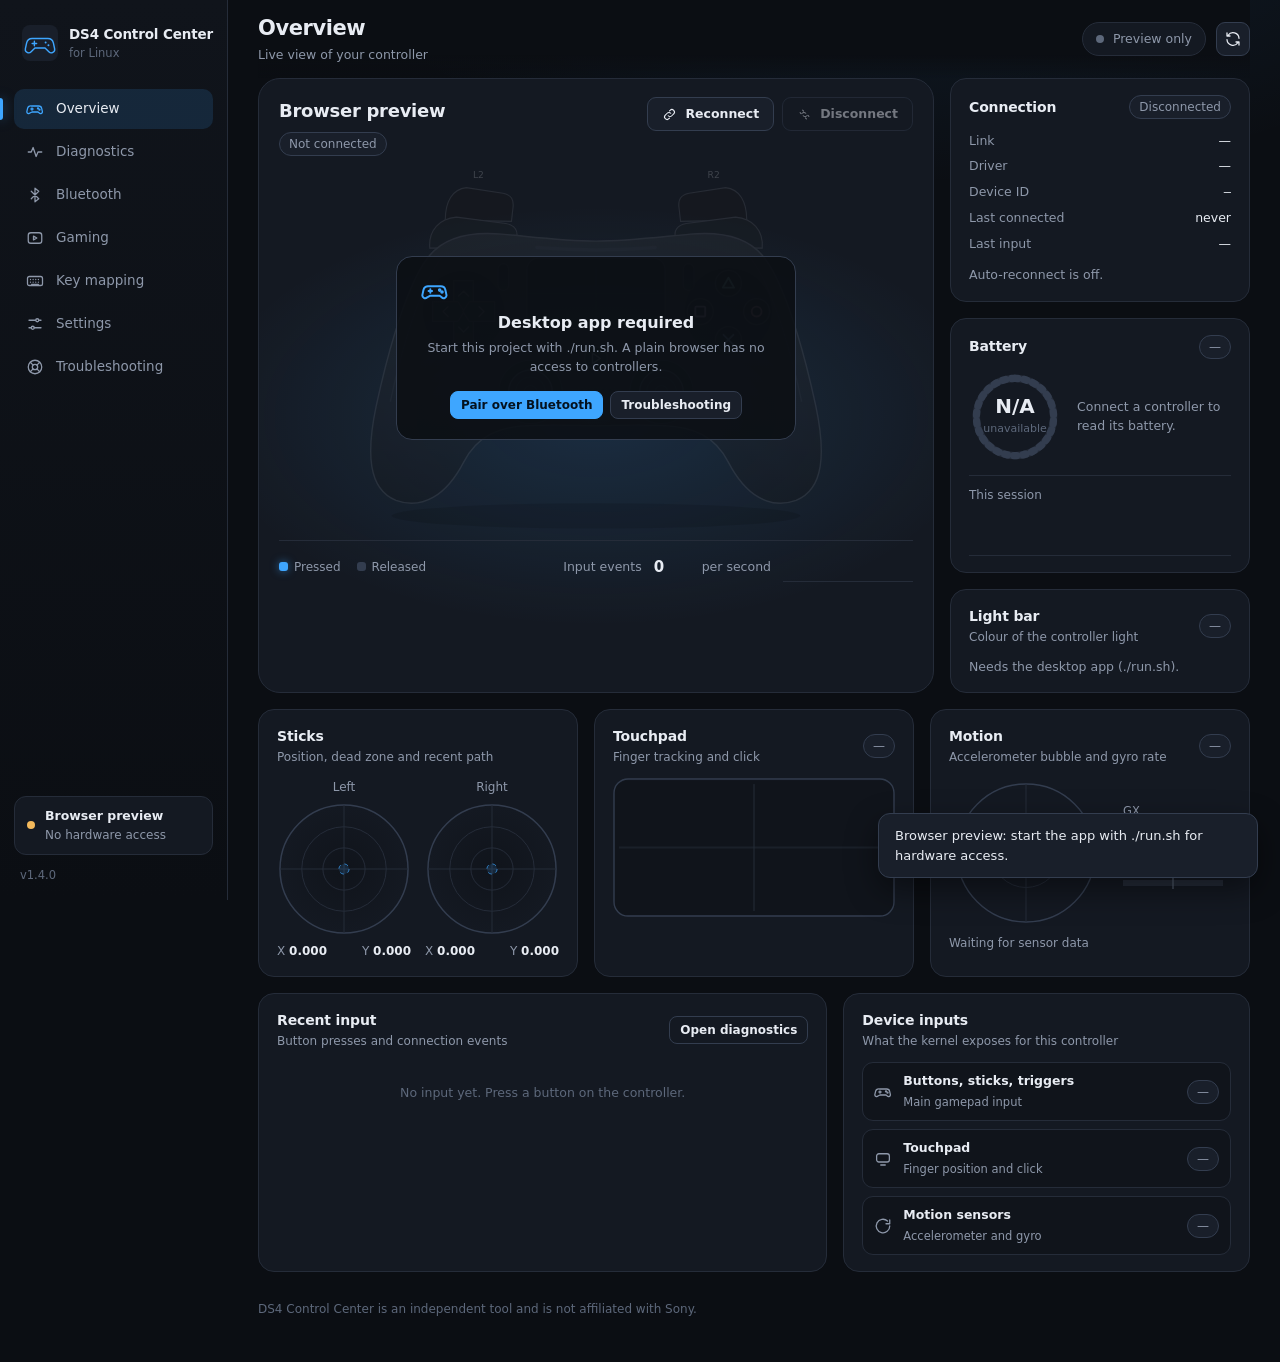
==== commit bc133207: "feat: release v1.4.0 with universal games and controller mapping" ====
--- a/index.html
+++ b/index.html
@@ -4,6 +4,7 @@
 <link rel="stylesheet" href="assets/css/theme.css"><link rel="stylesheet" href="assets/css/app.css"></head>
 <body data-theme="midnight">
 <svg width="0" height="0" style="position:absolute" aria-hidden="true"><symbol id="i-pad" viewBox="0 0 24 24" fill="none" stroke="currentColor" stroke-width="1.7" stroke-linecap="round" stroke-linejoin="round"><path d="M7 8h10a4 4 0 0 1 3.9 3.1l.9 4.2a2.4 2.4 0 0 1-4.1 2.1L16 16H8l-2.7 1.4a2.4 2.4 0 0 1-4.1-2.1l.9-4.2A4 4 0 0 1 7 8z"/><path d="M8 10.5v3M6.5 12h3"/><circle cx="16" cy="11.2" r=".7"/><circle cx="18" cy="12.9" r=".7"/></symbol><symbol id="i-pulse" viewBox="0 0 24 24" fill="none" stroke="currentColor" stroke-width="1.7" stroke-linecap="round" stroke-linejoin="round"><path d="M3 12h4l2.5-6 4 12 2.5-6H21"/></symbol><symbol id="i-bt" viewBox="0 0 24 24" fill="none" stroke="currentColor" stroke-width="1.7" stroke-linecap="round" stroke-linejoin="round"><path d="M7 7l10 10-5 4V3l5 4L7 17"/></symbol><symbol id="i-play" viewBox="0 0 24 24" fill="none" stroke="currentColor" stroke-width="1.7" stroke-linecap="round" stroke-linejoin="round"><rect x="3" y="5" width="18" height="14" rx="3.5"/><path d="M10 9.4v5.2l4.4-2.6z"/></symbol><symbol id="i-sliders" viewBox="0 0 24 24" fill="none" stroke="currentColor" stroke-width="1.7" stroke-linecap="round" stroke-linejoin="round"><path d="M4 7h9M17 7h3M4 17h3M11 17h9"/><circle cx="15" cy="7" r="2"/><circle cx="9" cy="17" r="2"/></symbol><symbol id="i-lifebuoy" viewBox="0 0 24 24" fill="none" stroke="currentColor" stroke-width="1.7" stroke-linecap="round" stroke-linejoin="round"><circle cx="12" cy="12" r="9"/><circle cx="12" cy="12" r="3.6"/><path d="M5.7 5.7l3.8 3.8M14.5 14.5l3.8 3.8M18.3 5.7l-3.8 3.8M9.5 14.5l-3.8 3.8"/></symbol><symbol id="i-refresh" viewBox="0 0 24 24" fill="none" stroke="currentColor" stroke-width="1.7" stroke-linecap="round" stroke-linejoin="round"><path d="M20 11a8 8 0 0 0-14.5-4M4 4v4h4M4 13a8 8 0 0 0 14.5 4M20 20v-4h-4"/></symbol><symbol id="i-bolt" viewBox="0 0 24 24" fill="none" stroke="currentColor" stroke-width="1.7" stroke-linecap="round" stroke-linejoin="round"><path d="M13 3L5 14h6l-1 7 8-11h-6z"/></symbol><symbol id="i-check" viewBox="0 0 24 24" fill="none" stroke="currentColor" stroke-width="1.7" stroke-linecap="round" stroke-linejoin="round"><path d="M5 12.5l4.5 4.5L19 7"/></symbol><symbol id="i-x" viewBox="0 0 24 24" fill="none" stroke="currentColor" stroke-width="1.7" stroke-linecap="round" stroke-linejoin="round"><path d="M6 6l12 12M18 6L6 18"/></symbol><symbol id="i-alert" viewBox="0 0 24 24" fill="none" stroke="currentColor" stroke-width="1.7" stroke-linecap="round" stroke-linejoin="round"><path d="M12 4l9 16H3z"/><path d="M12 10v4M12 17v.4"/></symbol><symbol id="i-info" viewBox="0 0 24 24" fill="none" stroke="currentColor" stroke-width="1.7" stroke-linecap="round" stroke-linejoin="round"><circle cx="12" cy="12" r="9"/><path d="M12 11v5M12 8v.4"/></symbol><symbol id="i-search" viewBox="0 0 24 24" fill="none" stroke="currentColor" stroke-width="1.7" stroke-linecap="round" stroke-linejoin="round"><circle cx="11" cy="11" r="6.5"/><path d="M16 16l4 4"/></symbol><symbol id="i-plus" viewBox="0 0 24 24" fill="none" stroke="currentColor" stroke-width="1.7" stroke-linecap="round" stroke-linejoin="round"><path d="M12 5v14M5 12h14"/></symbol><symbol id="i-trash" viewBox="0 0 24 24" fill="none" stroke="currentColor" stroke-width="1.7" stroke-linecap="round" stroke-linejoin="round"><path d="M5 7h14M10 7V4h4v3M7 7l1 13h8l1-13"/></symbol><symbol id="i-gear" viewBox="0 0 24 24" fill="none" stroke="currentColor" stroke-width="1.7" stroke-linecap="round" stroke-linejoin="round"><circle cx="12" cy="12" r="3"/><path d="M12 3v3M12 18v3M3 12h3M18 12h3M5.6 5.6l2.1 2.1M16.3 16.3l2.1 2.1M18.4 5.6l-2.1 2.1M7.7 16.3l-2.1 2.1"/></symbol><symbol id="i-download" viewBox="0 0 24 24" fill="none" stroke="currentColor" stroke-width="1.7" stroke-linecap="round" stroke-linejoin="round"><path d="M12 4v11M7 11l5 5 5-5M5 20h14"/></symbol><symbol id="i-copy" viewBox="0 0 24 24" fill="none" stroke="currentColor" stroke-width="1.7" stroke-linecap="round" stroke-linejoin="round"><rect x="8" y="8" width="12" height="12" rx="2"/><path d="M16 8V6a2 2 0 0 0-2-2H6a2 2 0 0 0-2 2v8a2 2 0 0 0 2 2h2"/></symbol><symbol id="i-usb" viewBox="0 0 24 24" fill="none" stroke="currentColor" stroke-width="1.7" stroke-linecap="round" stroke-linejoin="round"><path d="M12 3v13M12 16a2 2 0 1 0 .01 0M12 8l4-2v3M12 11l-4-2V7"/></symbol><symbol id="i-wifi" viewBox="0 0 24 24" fill="none" stroke="currentColor" stroke-width="1.7" stroke-linecap="round" stroke-linejoin="round"><path d="M4 9a12 12 0 0 1 16 0M7 12.5a8 8 0 0 1 10 0M10 16a4 4 0 0 1 4 0"/><circle cx="12" cy="19" r=".8"/></symbol><symbol id="i-vibe" viewBox="0 0 24 24" fill="none" stroke="currentColor" stroke-width="1.7" stroke-linecap="round" stroke-linejoin="round"><path d="M3 9v6M6.5 7v10M17.5 7v10M21 9v6"/><rect x="9.5" y="5" width="5" height="14" rx="1.5"/></symbol><symbol id="i-battery" viewBox="0 0 24 24" fill="none" stroke="currentColor" stroke-width="1.7" stroke-linecap="round" stroke-linejoin="round"><rect x="2.5" y="8" width="16" height="8" rx="2"/><path d="M21 11v2"/></symbol><symbol id="i-touch" viewBox="0 0 24 24" fill="none" stroke="currentColor" stroke-width="1.7" stroke-linecap="round" stroke-linejoin="round"><rect x="3.5" y="5" width="17" height="11" rx="3"/><path d="M9 20h6"/></symbol><symbol id="i-rotate" viewBox="0 0 24 24" fill="none" stroke="currentColor" stroke-width="1.7" stroke-linecap="round" stroke-linejoin="round"><path d="M21 12a9 9 0 1 1-3-6.7M21 4v5h-5"/></symbol><symbol id="i-link" viewBox="0 0 24 24" fill="none" stroke="currentColor" stroke-width="1.7" stroke-linecap="round" stroke-linejoin="round"><path d="M10 14a4 4 0 0 0 5.7 0l3-3a4 4 0 0 0-5.7-5.7l-1 1M14 10a4 4 0 0 0-5.7 0l-3 3a4 4 0 0 0 5.7 5.7l1-1"/></symbol><symbol id="i-unlink" viewBox="0 0 24 24" fill="none" stroke="currentColor" stroke-width="1.7" stroke-linecap="round" stroke-linejoin="round"><path d="M9 5l1.5 1.5M5 9l1.5 1.5M15 19l-1.5-1.5M19 15l-1.5-1.5M10 14a4 4 0 0 0 5.7 0M14 10a4 4 0 0 0-5.7 0"/></symbol><symbol id="i-launch" viewBox="0 0 24 24" fill="none" stroke="currentColor" stroke-width="1.7" stroke-linecap="round" stroke-linejoin="round"><path d="M7 17L17 7M9 7h8v8"/></symbol><symbol id="i-stop" viewBox="0 0 24 24" fill="none" stroke="currentColor" stroke-width="1.7" stroke-linecap="round" stroke-linejoin="round"><rect x="6" y="6" width="12" height="12" rx="2"/></symbol><symbol id="i-target" viewBox="0 0 24 24" fill="none" stroke="currentColor" stroke-width="1.7" stroke-linecap="round" stroke-linejoin="round"><circle cx="12" cy="12" r="8"/><circle cx="12" cy="12" r="3.5"/><path d="M12 2v3M12 19v3M2 12h3M19 12h3"/></symbol><symbol id="i-steam" viewBox="0 0 24 24" fill="none" stroke="currentColor" stroke-width="1.7" stroke-linecap="round" stroke-linejoin="round"><circle cx="12" cy="12" r="9"/><circle cx="15.2" cy="9.6" r="2.4"/><circle cx="9" cy="15.2" r="2"/><path d="M4 13.2l3.6 1.5M10.6 14l3-2.9"/></symbol></svg>
+<svg width="0" height="0" style="position:absolute" aria-hidden="true"><symbol id="i-keyboard" viewBox="0 0 24 24" fill="none" stroke="currentColor" stroke-width="1.7" stroke-linecap="round" stroke-linejoin="round"><rect x="2" y="6" width="20" height="12" rx="2.5"/><path d="M6 10h.01M9.5 10h.01M13 10h.01M16.5 10h.01M6 13.5h.01M9.5 13.5h.01M13 13.5h.01M16.5 13.5h.01M7.5 16.5h9"/></symbol><symbol id="i-mouse" viewBox="0 0 24 24" fill="none" stroke="currentColor" stroke-width="1.7" stroke-linecap="round" stroke-linejoin="round"><rect x="7" y="2.5" width="10" height="19" rx="5"/><path d="M12 2.5v6"/></symbol></svg>
 <div class="shell">
 <aside class="rail">
   <div class="brand"><svg viewBox="0 0 128 128" aria-hidden="true"><rect width="128" height="128" rx="28" fill="var(--panel-2)"/><path d="M36 48h56a20 20 0 0 1 19.500 15.500l4.500 21a12 12 0 0 1-20.500 10.500L82 82H46l-13.500 13a12 12 0 0 1-20.500-10.500l4.500-21A20 20 0 0 1 36 48z" fill="none" stroke="var(--accent)" stroke-width="5" stroke-linejoin="round"/><path d="M44 58v16M36 66h16" stroke="var(--accent)" stroke-width="5" stroke-linecap="round"/><circle cx="84" cy="62" r="3.500" fill="var(--accent)"/><circle cx="94" cy="72" r="3.500" fill="var(--accent)"/></svg>
@@ -13,12 +14,13 @@
     <button data-page="diagnostics"><svg class="ico"><use href="#i-pulse"/></svg><span>Diagnostics</span></button>
     <button data-page="bluetooth"><svg class="ico"><use href="#i-bt"/></svg><span>Bluetooth</span></button>
     <button data-page="gaming"><svg class="ico"><use href="#i-play"/></svg><span>Gaming</span></button>
+    <button data-page="mapping"><svg class="ico"><use href="#i-keyboard"/></svg><span>Key mapping</span></button>
     <button data-page="settings"><svg class="ico"><use href="#i-sliders"/></svg><span>Settings</span></button>
     <button data-page="help"><svg class="ico"><use href="#i-lifebuoy"/></svg><span>Troubleshooting</span></button>
   </nav>
   <div class="rail-foot">
     <div class="bridge"><i class="dot" id="rail-dot"></i><div><b id="rail-title">Starting…</b><span id="rail-sub">Connecting to the system</span></div></div>
-    <div class="ver" id="ver">v0.3.0</div>
+    <div class="ver" id="ver">v1.4.0</div>
   </div>
 </aside>
 <main class="main">
@@ -154,14 +156,64 @@
     <section class="panel pad-16"><div class="steam-hero"><div class="steam-logo"><svg class="ico"><use href="#i-steam"/></svg></div>
       <div style="flex:1;min-width:180px"><h3 id="st-title" style="font-size:16px">Checking Steam…</h3><p class="sub" id="st-sub">Looking for a Steam install</p></div></div>
       <div class="chips" style="margin-top:16px"><button class="btn primary" id="st-launch"><svg class="ico sm"><use href="#i-launch"/></svg>Launch Steam</button><button class="btn" id="st-settings">Steam controller settings</button></div>
-      <p class="sub" style="margin-top:12px">Steam Input or each game’s own support decides how the controller works in-game. This app never changes game controls or injects input.</p></section>
+      <p class="sub" style="margin-top:12px">Steam is optional. Games from Lutris, desktop shortcuts and commands you add below launch from here too. This app never changes a game’s controls.</p></section>
     <section class="panel pad-16"><div class="panel-head"><h3>Input readiness</h3></div><div class="ready">
       <div><i class="dot" id="rd-dev"></i><div><b id="rd-dev-t">No controller</b><small id="rd-dev-s">Connect one to begin.</small></div></div>
       <div><i class="dot" id="rd-in"></i><div><b id="rd-in-t">No recent input</b><small>Based on real input events from the kernel.</small></div></div>
-      <div><i class="dot" id="rd-steam"></i><div><b id="rd-steam-t">Steam not running</b><small id="rd-steam-s">Games launch through Steam either way.</small></div></div></div></section>
-  </div>
-  <div class="lib-bar"><h3>Games</h3><input type="search" id="lib-search" placeholder="Search games"><button class="btn" id="lib-add"><svg class="ico sm"><use href="#i-plus"/></svg>Add by App ID</button><button class="btn icon ghost" id="lib-refresh" title="Rescan library" aria-label="Rescan library"><svg class="ico"><use href="#i-refresh"/></svg></button></div>
+      <div><i class="dot" id="rd-steam"></i><div><b id="rd-steam-t">Steam not running</b><small id="rd-steam-s">Optional; non-Steam games launch without it.</small></div></div></div></section>
+  </div>
+  <section class="panel pad-16 vpad-panel">
+    <div class="panel-head"><div><h3>Any-game compatibility: virtual Xbox pad</h3><p>For games that only look for an Xbox controller, including many older, Wine and non-Steam titles.</p></div>
+      <div class="chips"><span class="chip" id="vpad-chip">Off</span><label class="switch" title="Enable the virtual Xbox pad"><input type="checkbox" id="vpad-enable" aria-label="Enable the virtual Xbox pad"><span></span></label></div></div>
+    <div class="vpad-body">
+      <div><p class="sub">When on, a standard <b>Microsoft X-Box 360 pad</b> is created through uinput and mirrors every button, stick, trigger and the D-pad. The physical controller is reserved for this app, so a game does not receive the same press twice. The DualShock is still read by this app, so diagnostics and the light bar keep working.</p>
+        <p class="sub" id="vpad-note" style="margin-top:8px"></p></div>
+      <div class="vpad-list"><div><span>Face buttons</span><b>A · B · X · Y</b></div><div><span>Sticks</span><b>Left + right, scaled</b></div><div><span>Triggers</span><b>Analog Z / RZ</b></div><div><span>D-pad</span><b>Hat 0</b></div><div><span>Share / Options</span><b>Select · Start</b></div><div><span>PS / touchpad click</span><b>Guide</b></div></div>
+    </div>
+  </section>
+  <div class="lib-bar"><h3>Games</h3><select id="lib-source" aria-label="Filter by source"><option value="all">All sources</option><option value="steam">Steam</option><option value="lutris">Lutris</option><option value="desktop">Desktop shortcuts</option><option value="manual">Added by me</option></select>
+    <input type="search" id="lib-search" placeholder="Search games"><button class="btn" id="lib-add"><svg class="ico sm"><use href="#i-plus"/></svg>Add by App ID</button>
+    <button class="btn" id="lib-add-any"><svg class="ico sm"><use href="#i-pad"/></svg>Add any game</button><button class="btn icon ghost" id="lib-refresh" title="Rescan library" aria-label="Rescan library"><svg class="ico"><use href="#i-refresh"/></svg></button></div>
   <div class="games" id="games"></div><p class="sub" id="lib-note" style="margin-top:12px"></p>
+</section>
+
+<!-- ================= KEY MAPPING ================= -->
+<section class="page" id="page-mapping">
+  <div class="grid-bt">
+    <section class="panel pad-16">
+      <div class="panel-head"><div><h3>Keyboard &amp; mouse mode</h3><p>Every controller button can become a keyboard key or mouse button.</p></div>
+        <div class="chips"><span class="chip" id="map-chip">Off</span><label class="switch" title="Enable keyboard and mouse mode"><input type="checkbox" id="map-enable" aria-label="Enable keyboard and mouse mode"><span></span></label></div></div>
+      <div class="ready"><div><i class="dot" id="map-dot"></i><div><b id="map-state-title">Off</b><small id="map-state-sub">Turn it on to send keys to the focused window.</small></div></div></div>
+      <div class="chips" style="margin-top:14px"><button class="btn" id="map-help"><svg class="ico sm"><use href="#i-keyboard"/></svg>How to enable</button><button class="btn ghost" id="map-refresh"><svg class="ico sm"><use href="#i-refresh"/></svg>Refresh</button></div>
+      <p class="sub" id="map-note" style="margin-top:12px">Keyboard and mouse output needs write access to <span class="mono">/dev/uinput</span>. The app says so plainly when your user cannot use it.</p>
+    </section>
+    <section class="panel pad-16">
+      <div class="panel-head"><div><h3>Presets</h3><p>Ready-made layouts. Applying one replaces the bindings below.</p></div></div>
+      <div class="presets" id="map-presets"></div>
+    </section>
+  </div>
+  <section class="panel pad-16" style="margin-bottom:16px">
+    <div class="panel-head"><div><h3>Options</h3><p>These apply while the mode is on.</p></div><span class="chip" id="map-preset-chip">Shooter</span></div>
+    <div class="map-options">
+      <div class="setting"><div><b>Left stick</b><small>Digital movement keys, or mouse look.</small></div><select id="map-left"></select></div>
+      <div class="setting"><div><b>Right stick</b><small>Mouse look is the usual choice for camera control.</small></div><select id="map-right"></select></div>
+      <div class="setting"><div><b>Stick dead zone</b><small>How far a stick must move before keys or the mouse react.</small></div><div class="ctl"><input type="range" id="map-dz" min="2" max="60"><b id="map-dz-v">18%</b></div></div>
+      <div class="setting"><div><b>Mouse sensitivity</b><small>Higher moves the view further for the same stick travel.</small></div><div class="ctl"><input type="range" id="map-sens" min="10" max="400" step="5"><b id="map-sens-v">1.0×</b></div></div>
+      <div class="setting"><div><b>Trigger threshold</b><small>How far L2 or R2 must be pulled before its key or mouse button presses.</small></div><div class="ctl"><input type="range" id="map-trig" min="5" max="90"><b id="map-trig-v">35%</b></div></div>
+      <div class="setting"><div><b>Invert vertical look</b><small>Reverses the right stick’s up/down mouse movement.</small></div><label class="switch"><input type="checkbox" id="map-invert"><span></span></label></div>
+      <div class="setting"><div><b>Reserve the controller</b><small>Grabs the physical pad while this mode is on, so games do not also see it as a controller. Recommended.</small></div><label class="switch"><input type="checkbox" id="map-grab"><span></span></label></div>
+    </div>
+  </section>
+  <section class="panel pad-16">
+    <div class="panel-head"><div><h3>Button map</h3><p>Click <b>Rebind</b>, then press a key or mouse button. Escape cancels.</p></div>
+      <div class="chips"><span class="chip" id="map-count">—</span><button class="btn sm ghost" id="map-reset-bindings">Reset to preset</button></div></div>
+    <div class="map-grid" id="map-rows"><div class="empty">Loading…</div></div>
+  </section>
+  <section class="panel pad-16" style="margin-top:16px">
+    <div class="panel-head"><div><h3>Live output</h3><p>What the virtual keyboard and mouse are doing right now.</p></div><span class="chip" id="map-live-chip">Idle</span></div>
+    <div class="map-live" id="map-live">Nothing pressed.</div>
+    <p class="sub" style="margin-top:10px">Keys go to whichever window has focus. Some games with anti-cheat software ignore or block synthetic input; this app does not try to bypass anti-cheat. Key names are Linux key codes, so a game that applies your keyboard layout may show different letters.</p>
+  </section>
 </section>
 
 <!-- ================= SETTINGS ================= -->
@@ -181,17 +233,20 @@
     <section class="panel pad-16"><div class="panel-head"><h3>Startup and logging</h3></div>
       <div class="setting"><div><b>Launch at login</b><small>Adds an autostart entry for your user only.</small></div><label class="switch"><input type="checkbox" id="s-autostart"><span></span></label></div>
       <div class="setting"><div><b>Start minimized</b><small>Takes effect the next time the app starts.</small></div><label class="switch"><input type="checkbox" id="s-min"><span></span></label></div>
-      <div class="setting"><div><b>Opening page</b><small>The page shown when the app starts.</small></div><select id="s-page"><option value="dashboard">Overview</option><option value="diagnostics">Diagnostics</option><option value="bluetooth">Bluetooth</option><option value="gaming">Gaming</option></select></div>
+      <div class="setting"><div><b>Opening page</b><small>The page shown when the app starts.</small></div><select id="s-page"><option value="dashboard">Overview</option><option value="diagnostics">Diagnostics</option><option value="bluetooth">Bluetooth</option><option value="gaming">Gaming</option><option value="mapping">Key mapping</option></select></div>
       <div class="setting"><div><b>Log button events</b><small>Keep recent presses in memory for the event log.</small></div><label class="switch"><input type="checkbox" id="s-log"><span></span></label></div></section>
     <section class="panel pad-16"><div class="panel-head"><h3>Alerts and automation</h3></div>
       <div class="setting"><div><b>Desktop notifications</b><small>Tell me when the controller connects or disconnects and when the battery is low.</small></div><label class="switch"><input type="checkbox" id="s-notify"><span></span></label></div>
       <div class="setting"><div><b>Low battery alert</b><small>One alert per discharge, only while the controller reports it is on battery.</small></div><select id="s-lowbat"><option value="0">Off</option><option value="10">At 10%</option><option value="15">At 15%</option><option value="20">At 20%</option><option value="30">At 30%</option></select></div>
       <div class="setting"><div><b>Turn off when idle</b><small>Disconnect a Bluetooth controller after no input for this long, so it stops draining the battery. Wired controllers are never touched.</small></div><select id="s-idle"><option value="0">Never</option><option value="5">5 minutes</option><option value="10">10 minutes</option><option value="15">15 minutes</option><option value="30">30 minutes</option><option value="60">60 minutes</option></select></div>
-      <div class="setting"><div><b>Switch game profiles automatically</b><small>When Steam reports a game is running that has a profile, use it. Works for games started anywhere, not just from this app.</small></div><label class="switch"><input type="checkbox" id="s-autoprofile"><span></span></label></div></section>
+      <div class="setting"><div><b>Switch game profiles automatically</b><small>When any recognised game is running (Steam, Lutris or a desktop shortcut) that has a profile, use it. Works for games started anywhere.</small></div><label class="switch"><input type="checkbox" id="s-autoprofile"><span></span></label></div></section>
+    <section class="panel pad-16"><div class="panel-head"><h3>Game detection</h3><p>Choose which libraries this app reads. All of them are read-only.</p></div>
+      <div class="setting"><div><b>Desktop shortcuts</b><small>Games with a <span class="mono">.desktop</span> entry, including many Heroic, Bottles, itch and hand-made launchers.</small></div><label class="switch"><input type="checkbox" id="s-scan-desktop"><span></span></label></div>
+      <div class="setting"><div><b>Lutris</b><small>Installed games from Lutris’s database. Launching uses Lutris’s documented <span class="mono">lutris:</span> URI.</small></div><label class="switch"><input type="checkbox" id="s-scan-lutris"><span></span></label></div></section>
     <section class="panel pad-16"><div class="panel-head"><h3>Keyboard shortcuts</h3></div>
-      <dl class="kv keys"><dt><kbd>1</kbd>–<kbd>6</kbd></dt><dd>Overview, Diagnostics, Bluetooth, Gaming, Settings, Troubleshooting</dd><dt><kbd>S</kbd></dt><dd>Save test report (Diagnostics)</dd><dt><kbd>D</kbd></dt><dd>Start the drift test (Diagnostics)</dd><dt><kbd>R</kbd></dt><dd>Reset measurements (Diagnostics)</dd><dt><kbd>?</kbd></dt><dd>Jump to this list</dd></dl></section>
-  </div>
-  <section class="panel pad-16" style="margin-top:16px"><div class="panel-head"><div><h3>Data and permissions</h3><p>Settings live in <span class="mono">~/.config/ds4-control-center/settings.json</span>. The app never needs root and never edits system configuration.</p></div><button class="btn danger" id="s-reset">Reset settings</button></div></section>
+      <dl class="kv keys"><dt><kbd>1</kbd>–<kbd>7</kbd></dt><dd>Overview, Diagnostics, Bluetooth, Gaming, Key mapping, Settings, Troubleshooting</dd><dt><kbd>S</kbd></dt><dd>Save test report (Diagnostics)</dd><dt><kbd>D</kbd></dt><dd>Start the drift test (Diagnostics)</dd><dt><kbd>R</kbd></dt><dd>Reset measurements (Diagnostics)</dd><dt><kbd>?</kbd></dt><dd>Jump to this list</dd></dl></section>
+  </div>
+  <section class="panel pad-16" style="margin-top:16px"><div class="panel-head"><div><h3>Data and permissions</h3><p>Settings live in <span class="mono">~/.config/ds4-control-center/settings.json</span>. The app never needs root and never edits system configuration. Virtual keyboard, mouse and Xbox pad output need access to <span class="mono">/dev/uinput</span>; the optional <span class="mono">scripts/enable-uinput.sh</span> adds a udev rule with your consent.</p></div><button class="btn danger" id="s-reset">Reset settings</button></div></section>
 </section>
 
 <!-- ================= TROUBLESHOOTING ================= -->
@@ -211,6 +266,17 @@
   <div class="range-row" style="margin-top:12px;grid-template-columns:1fr 44px"><input type="range" id="pf-dz" min="0" max="40"><b id="pf-dz-v">8%</b></div>
   <label for="pf-note">Note</label><textarea id="pf-note" rows="2" maxlength="200"></textarea>
   <div class="foot"><button class="btn danger" id="pf-remove">Remove profile</button><button class="btn ghost" id="pf-cancel">Cancel</button><button class="btn primary" id="pf-save">Save profile</button></div></dialog>
+<dialog id="dlg-add-any"><h3>Add any game</h3><p class="sub">Use a command that starts the game. It runs without a shell, so quotes and paths work exactly as written.</p>
+  <label for="any-name">Name</label><input type="text" id="any-name" placeholder="Shown on the tile" maxlength="80">
+  <label for="any-command">Command</label><input type="text" id="any-command" placeholder="wine /home/you/Games/foo/foo.exe" maxlength="500">
+  <p class="sub" style="margin-top:8px">Examples: <span class="mono">wine ~/Games/foo/foo.exe</span> · <span class="mono">~/Games/foo/start.sh</span> · <span class="mono">flatpak run org.example.Game</span></p>
+  <div class="foot"><button class="btn ghost" id="any-cancel">Cancel</button><button class="btn primary" id="any-save">Add game</button></div></dialog>
+<dialog id="dlg-uinput"><h3>Enable virtual input</h3><p class="sub">Keyboard/mouse mode and the virtual Xbox pad create devices through <span class="mono">/dev/uinput</span>. On most distributions only root can do that by default.</p>
+  <p class="sub" style="margin-top:10px">Run this once from this project folder. It asks for sudo, adds one udev rule and loads the uinput module. It changes nothing else.</p>
+  <pre class="report" id="uinput-command">sudo ./scripts/enable-uinput.sh</pre>
+  <ol class="uinput-steps"><li>Run the command above.</li><li>Log out and back in (or reboot) so the new rule applies.</li><li>Return here and switch the feature on again.</li></ol>
+  <p class="sub">This app never runs sudo or edits system files by itself. If you prefer not to change system permissions, use the virtual Xbox pad only when your user already has access, or remap the controller in the game itself.</p>
+  <div class="foot"><button class="btn" id="uinput-copy">Copy command</button><button class="btn primary" id="uinput-close">Close</button></div></dialog>
 <div class="toast" id="toast" role="status" aria-live="polite"></div>
 <script src="assets/js/util.js"></script><script src="assets/js/controller-view.js"></script><script src="assets/js/charts.js"></script><script src="assets/js/app.js"></script>
 </body></html>
--- a/assets/css/app.css
+++ b/assets/css/app.css
@@ -328,3 +328,53 @@
 kbd{font:600 11px ui-monospace,SFMono-Regular,Menlo,monospace;padding:2px 6px;border:1px solid var(--line-2);border-bottom-width:2px;border-radius:6px;background:var(--bg-raise);color:var(--text)}
 .keys dd{color:var(--muted)}
 .keys dd{text-align:left;white-space:normal}
+
+
+/* ---- v0.4: universal games, virtual Xbox pad, key mapping ---- */
+.vpad-panel{margin-bottom:16px;border-color:var(--line-2);background:linear-gradient(120deg,var(--panel),var(--bg-raise))}
+.vpad-body{display:grid;grid-template-columns:minmax(0,1.6fr) minmax(0,1fr);gap:22px;align-items:start}
+.vpad-body b{color:var(--text);font-weight:600}
+.vpad-list{display:grid;gap:1px;border:1px solid var(--line);border-radius:12px;overflow:hidden;background:var(--line)}
+.vpad-list div{display:flex;justify-content:space-between;gap:12px;padding:8px 11px;background:var(--bg-raise);font-size:12px}
+.vpad-list span{color:var(--muted)}.vpad-list b{font-weight:550;font-size:12px}
+.lib-bar select{width:150px;height:34px}
+.lib-bar #lib-add-any{white-space:nowrap}
+.game .src-badge{position:absolute;right:8px;top:8px;height:22px;padding:0 8px;border-radius:99px;background:rgba(8,11,16,.78);border:1px solid var(--line-2);color:var(--text);font-size:11px;display:inline-flex;align-items:center;backdrop-filter:blur(4px)}
+.game .tag{left:8px;top:8px;right:auto}
+.game .tag .chip{height:22px;font-size:11px}
+.game .info .btn.icon{flex:none}
+.presets{display:grid;gap:9px}
+.preset{display:grid;gap:3px;text-align:left;padding:11px 12px;border:1px solid var(--line);border-radius:12px;background:var(--bg-raise);color:var(--text);transition:border-color .12s,background .12s}
+.preset:hover{border-color:var(--line-2);background:var(--panel-2)}
+.preset.on{border-color:var(--accent);box-shadow:0 0 0 3px var(--accent-soft)}
+.preset b{font-size:12.5px;font-weight:600;display:flex;align-items:center;gap:8px}
+.preset b .chip{margin-left:auto}
+.preset small{color:var(--muted);font-size:11.5px;line-height:1.45}
+.map-options{display:grid;grid-template-columns:repeat(2,minmax(0,1fr));gap:0 28px}
+.map-options .setting{padding:11px 0}
+.map-options .setting small{max-width:300px}
+.map-options .ctl b{font-size:12px;min-width:38px;text-align:right;color:var(--text)}
+.map-options select{min-width:132px}
+.map-grid{display:grid;grid-template-columns:repeat(2,minmax(0,1fr));gap:8px}
+.map-row{display:grid;grid-template-columns:minmax(110px,1.15fr) minmax(84px,1fr) auto auto;gap:8px;align-items:center;padding:7px 9px;border:1px solid var(--line);border-radius:11px;background:var(--bg-raise);transition:border-color .12s,box-shadow .12s}
+.map-row.capturing{border-color:var(--accent);box-shadow:0 0 0 3px var(--accent-soft)}
+.map-name{min-width:0}
+.map-name b{display:block;font-size:12.5px;font-weight:600;overflow:hidden;text-overflow:ellipsis;white-space:nowrap}
+.map-name small{display:block;color:var(--dim);font-size:11px}
+.bind{height:28px;padding:0 9px;border-radius:7px;border:1px solid var(--line-2);background:var(--panel-2);color:var(--text);font-size:11.5px;font-family:"JetBrains Mono","Ubuntu Mono","DejaVu Sans Mono",ui-monospace,monospace;overflow:hidden;text-overflow:ellipsis;white-space:nowrap;text-align:left}
+.bind:hover{border-color:var(--dim)}
+.bind.empty{color:var(--dim);font-family:inherit;font-style:italic}
+.map-row .btn.sm{height:28px}
+.map-live{display:flex;flex-wrap:wrap;gap:7px;align-items:center;min-height:38px;padding:10px 12px;border:1px solid var(--line);border-radius:11px;background:var(--bg-raise);font-size:12.5px;color:var(--muted)}
+.map-live .keychip{display:inline-flex;height:24px;align-items:center;padding:0 9px;border-radius:7px;background:var(--accent-soft);border:1px solid var(--accent-glow);color:var(--text);font-family:"JetBrains Mono","Ubuntu Mono","DejaVu Sans Mono",ui-monospace,monospace;font-size:11.5px}
+.map-live .moving{color:var(--accent)}
+.uinput-steps{margin:10px 0;padding-left:20px;color:var(--muted);font-size:12.5px;display:grid;gap:5px}
+dialog .report{max-height:70px;white-space:pre-wrap;word-break:break-all;margin-top:8px}
+@media (max-width:1180px){
+  .map-options{grid-template-columns:1fr}.map-grid{grid-template-columns:1fr}.vpad-body{grid-template-columns:1fr}
+}
+@media (max-width:760px){
+  .lib-bar select{width:100%}
+  .map-row{grid-template-columns:minmax(0,1fr) auto auto auto;gap:6px}
+  .map-row .btn.sm{padding:0 8px}
+}
